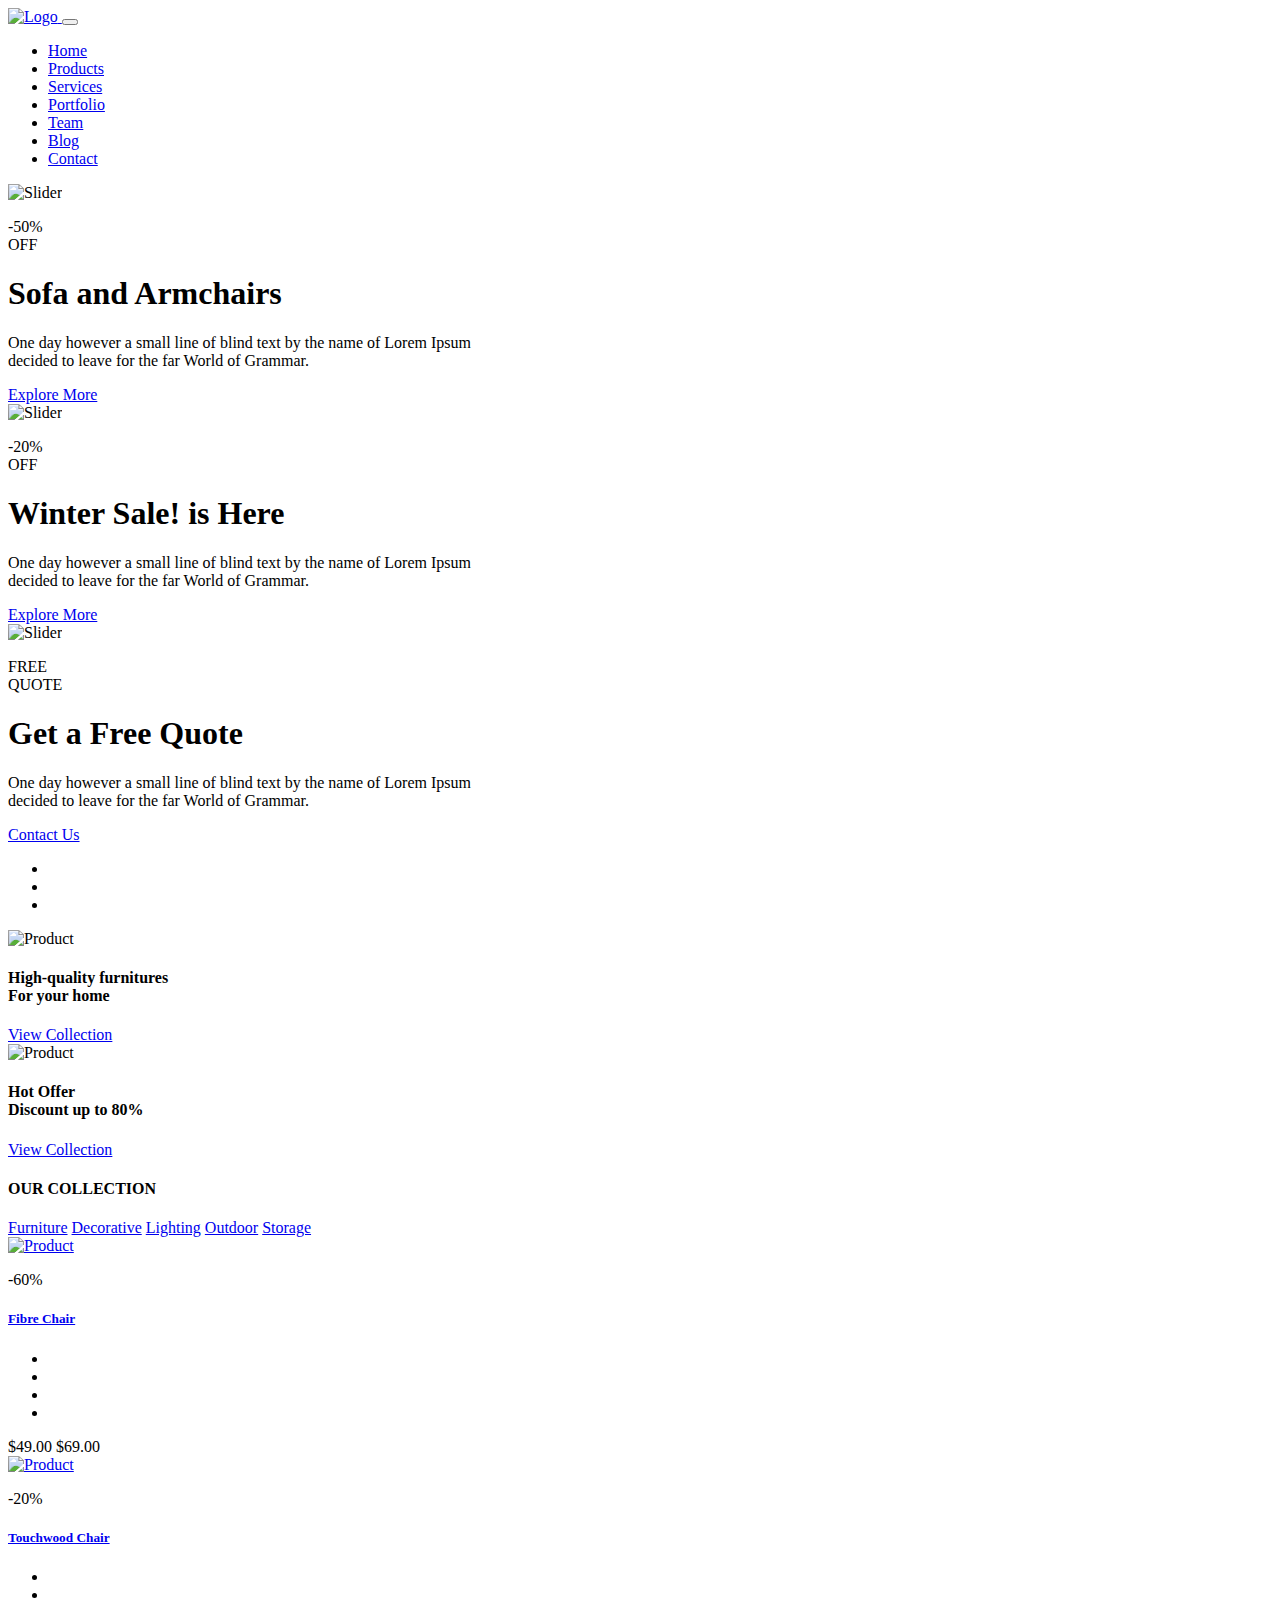
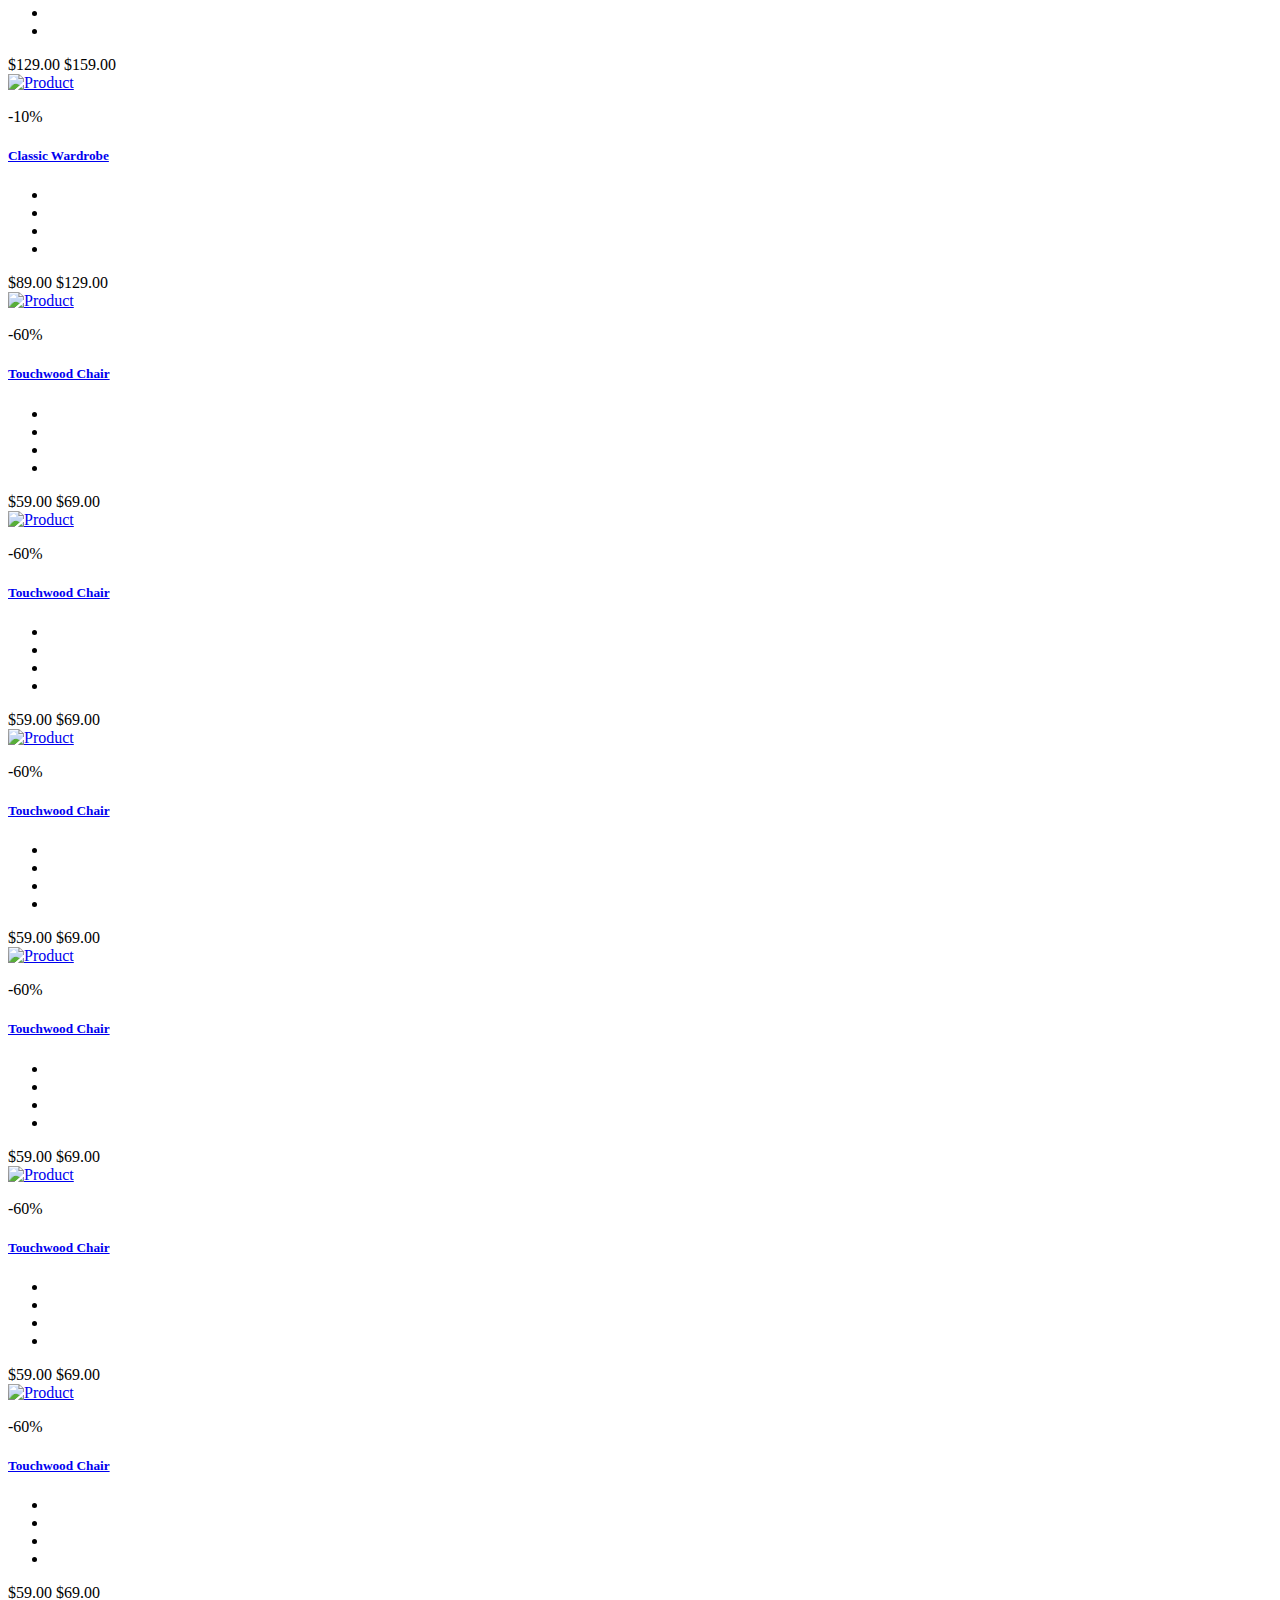
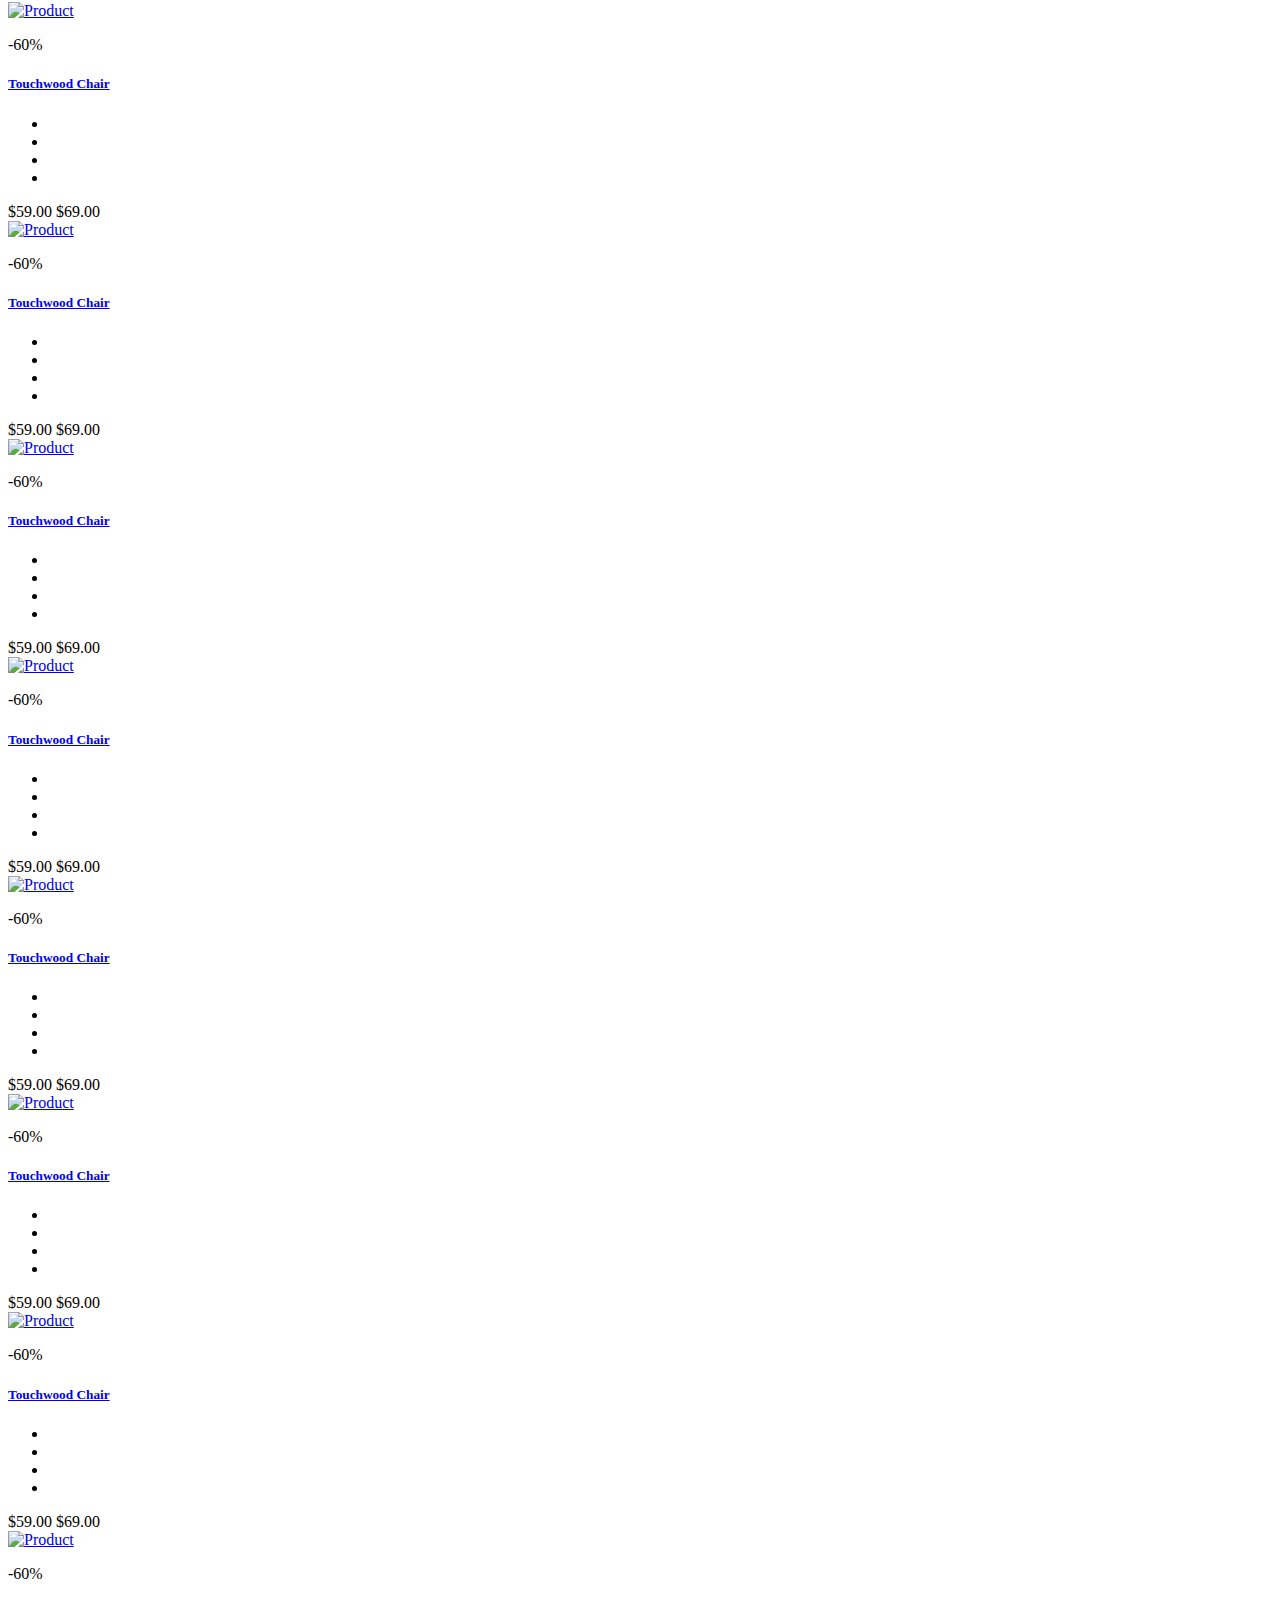
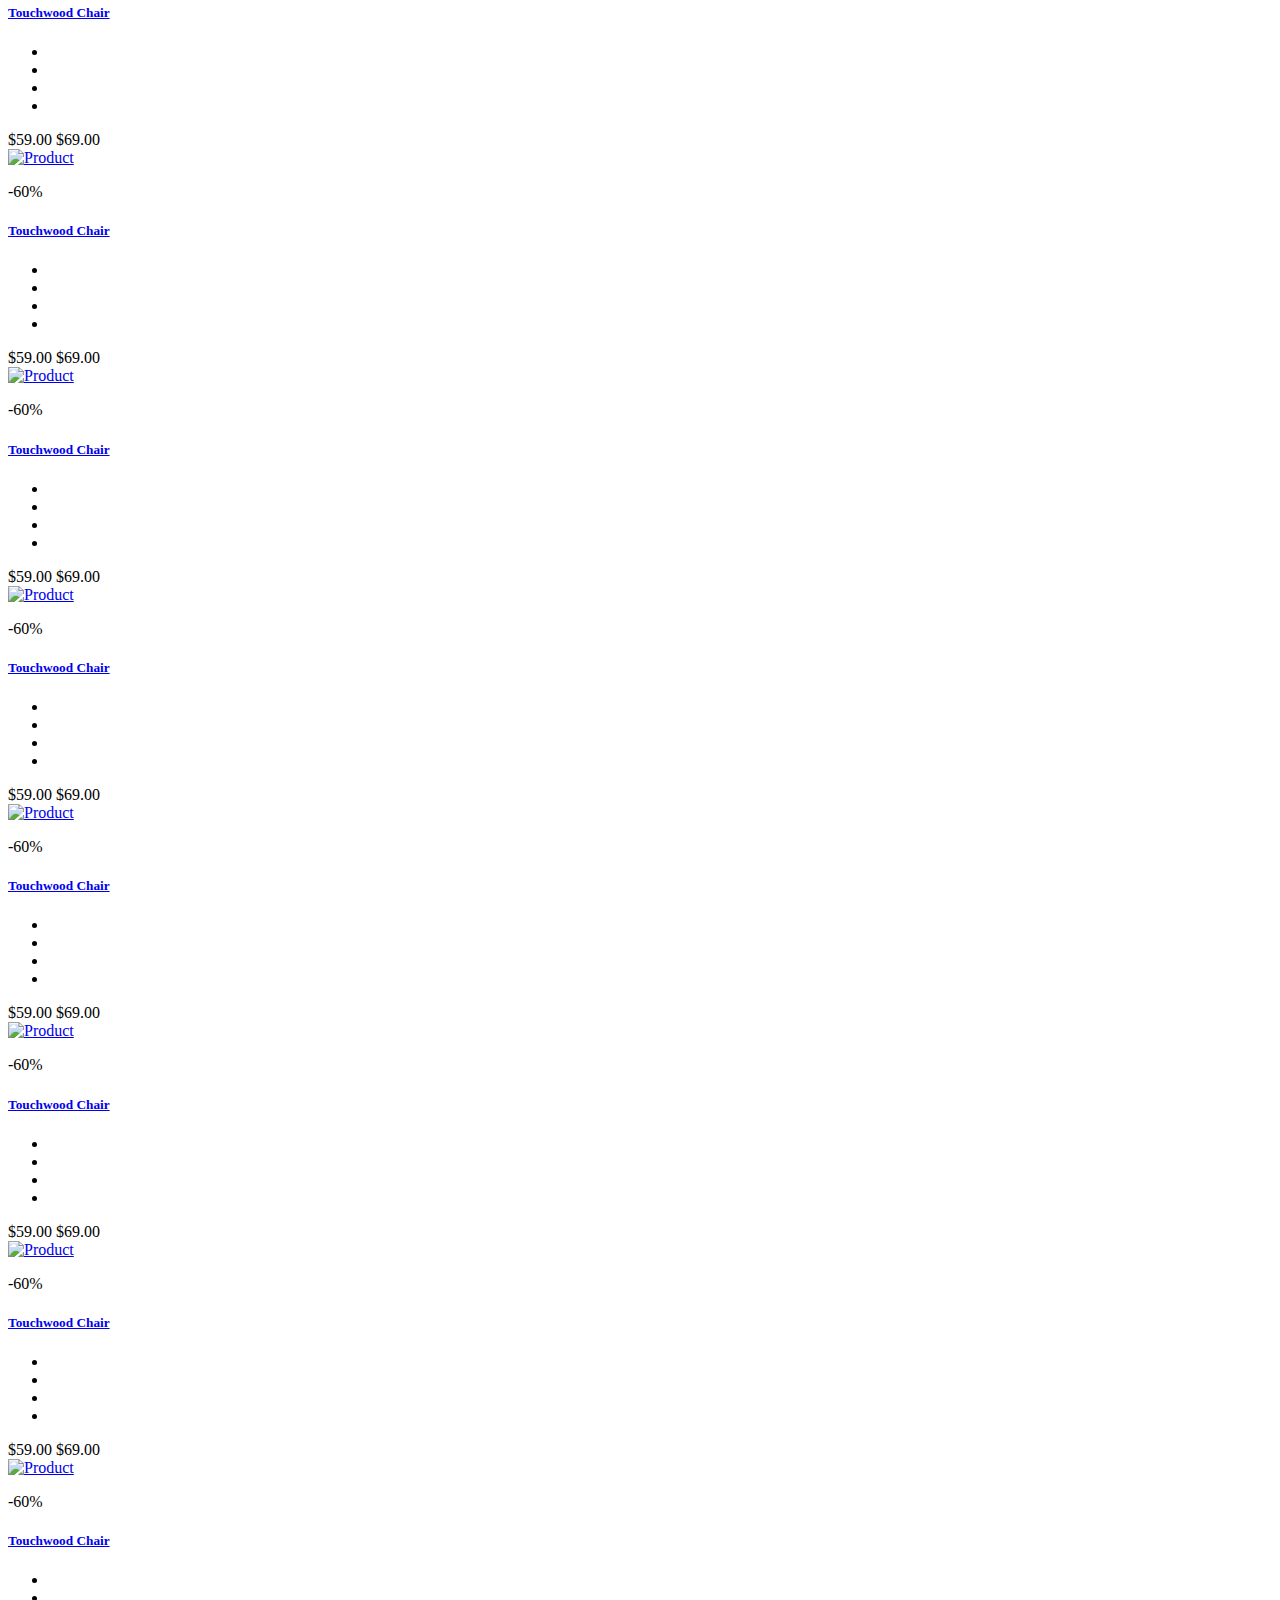
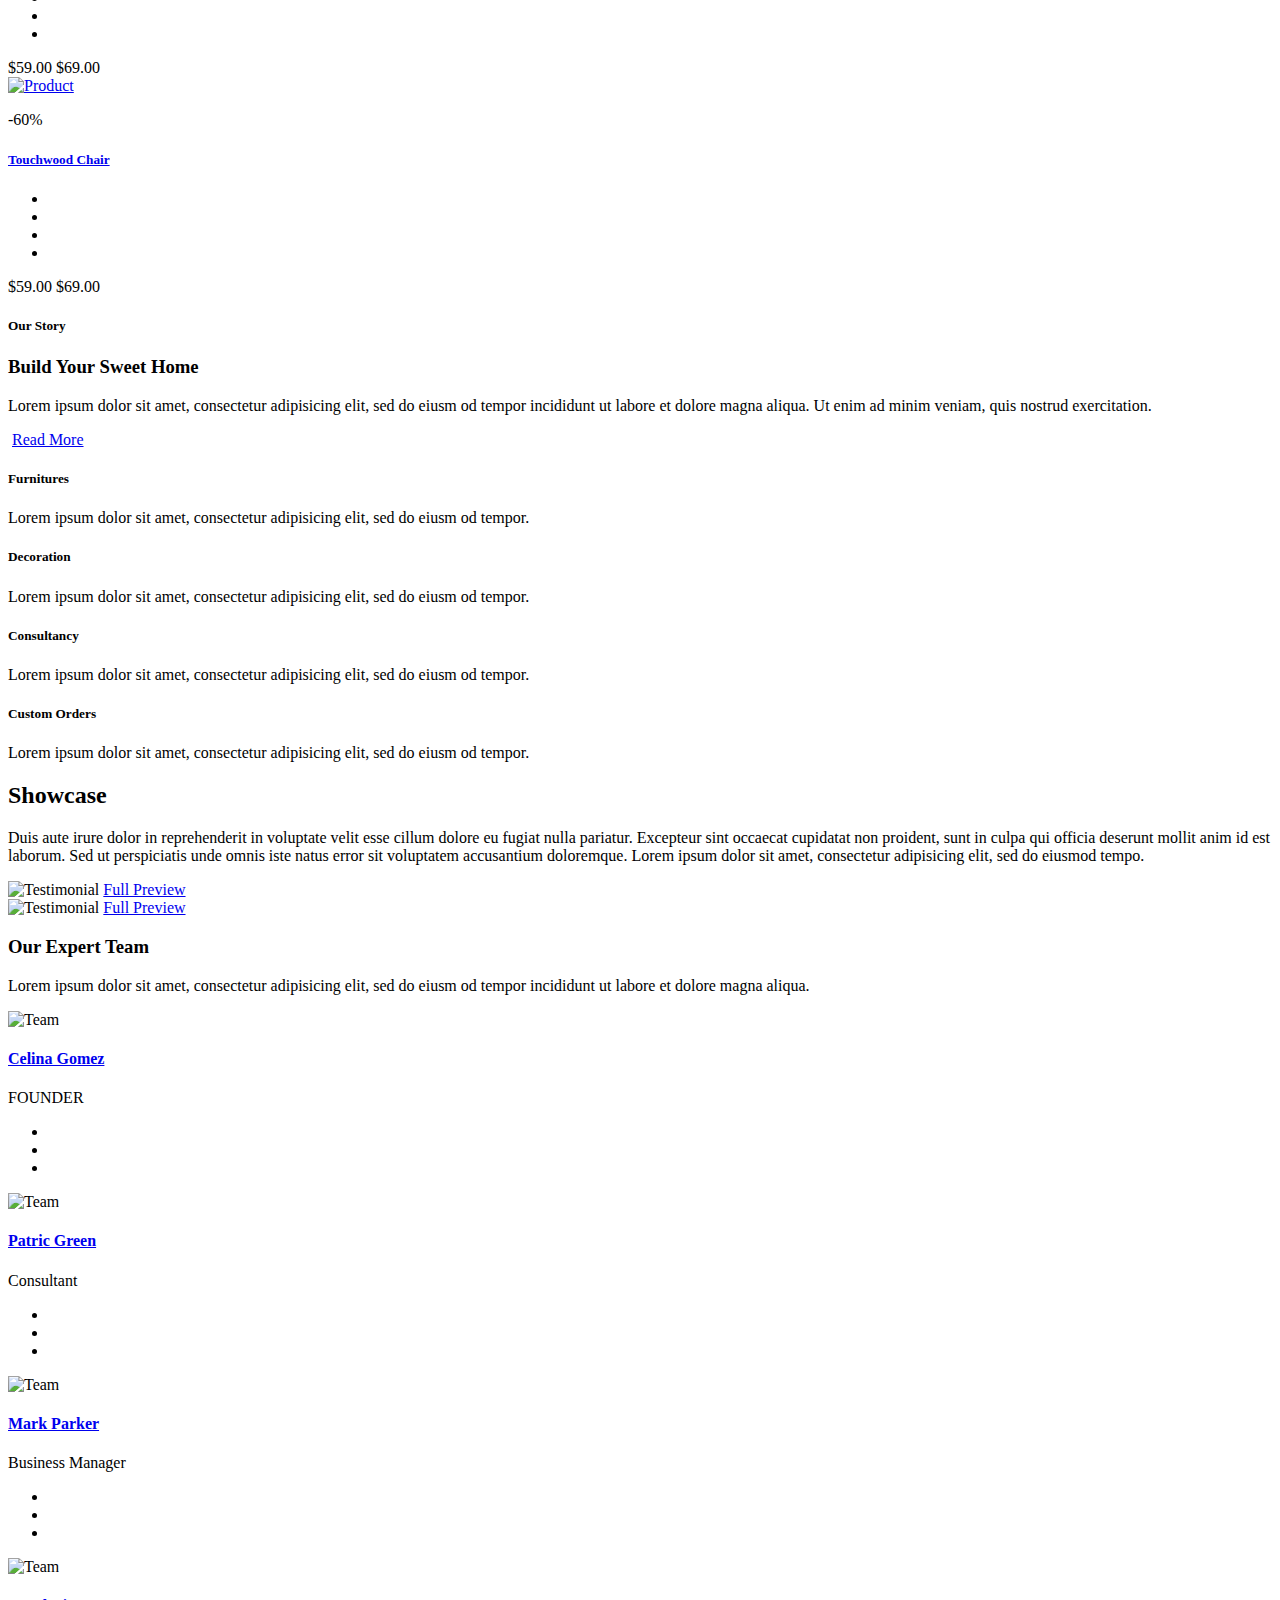
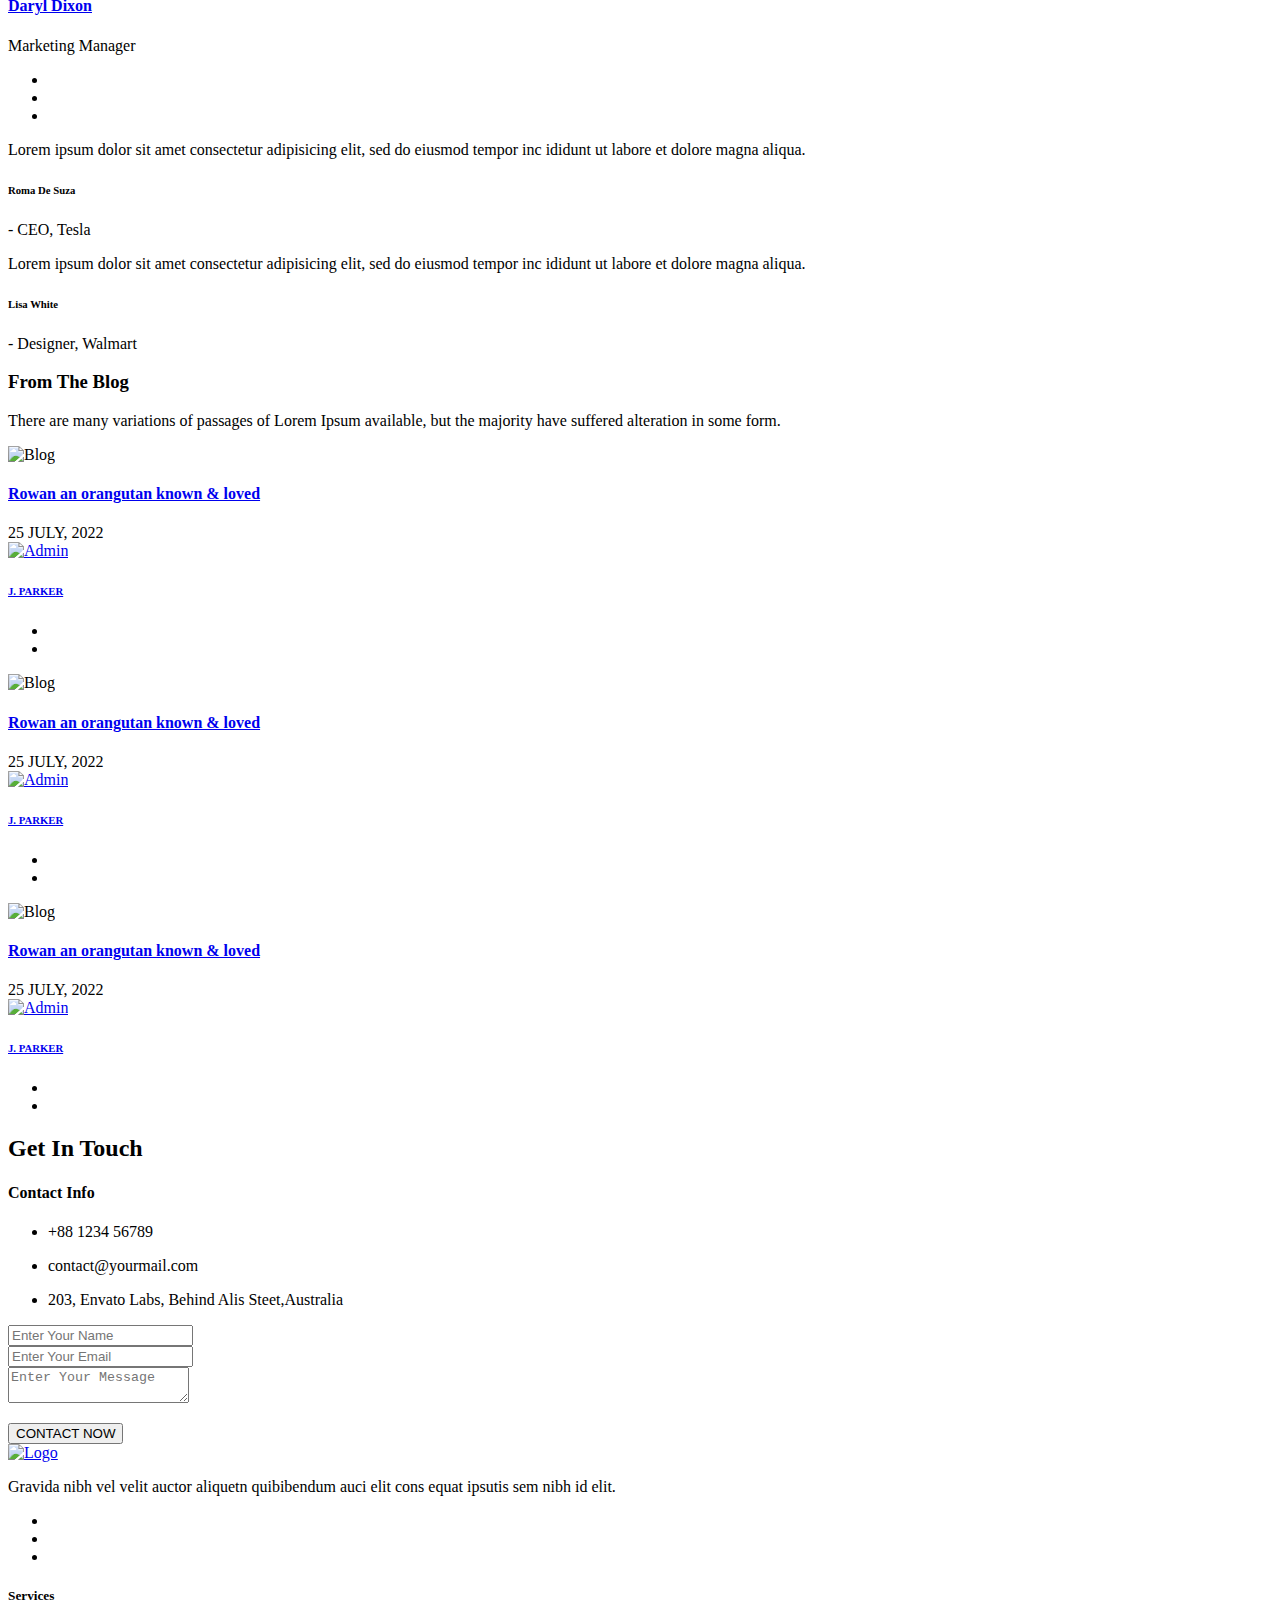
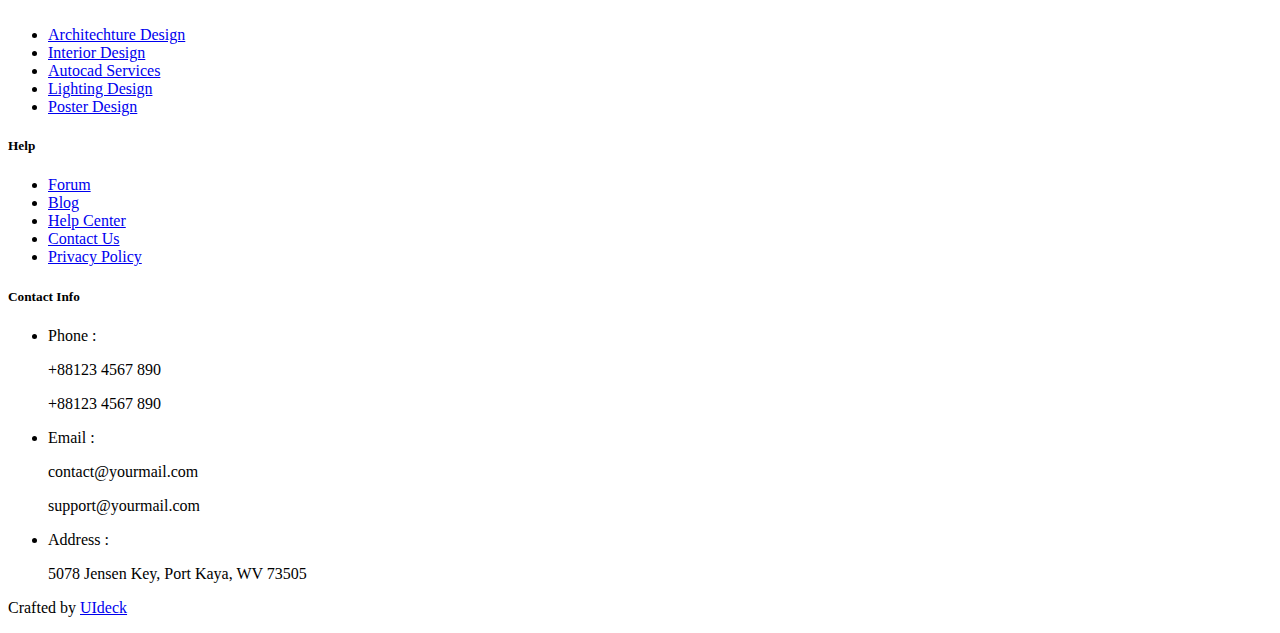
==== index.html @ 01732702 "Home page" ====
<!doctype html>
<html lang="en">

<head>
   
    <!--====== Required meta tags ======-->
    <meta charset="utf-8">
    <meta http-equiv="x-ua-compatible" content="ie=edge">
    <meta name="description" content="">
    <meta name="viewport" content="width=device-width, initial-scale=1, shrink-to-fit=no">
    
    <!--====== Title ======-->
    <title>Furnish - Furniture and Decor Website Template</title>
    
    <!--====== Favicon Icon ======-->
    <link rel="shortcut icon" href="assets/images/favicon.png" type="image/png">

    <!--====== Bootstrap css ======-->
    <link rel="stylesheet" href="assets/css/bootstrap.min.css">
    
    <!--====== Animate css ======-->
    <link rel="stylesheet" href="assets/css/animate.css">
    
    <!--====== Magnific Popup css ======-->
    <link rel="stylesheet" href="assets/css/magnific-popup.css">
    
    <!--====== Slick css ======-->
    <link rel="stylesheet" href="assets/css/slick.css">
    
    <!--====== Line Icons css ======-->
    <link rel="stylesheet" href="assets/css/LineIcons.css">
    
    <!--====== Default css ======-->
    <link rel="stylesheet" href="assets/css/default.css">
    
    <!--====== Style css ======-->
    <link rel="stylesheet" href="assets/css/style.css">
    
    <!--====== Responsive css ======-->
    <link rel="stylesheet" href="assets/css/responsive.css">
  
  
</head>

<body>
   
    <!--====== PRELOADER PART START ======-->
    
    <div class="preloader">
        <div class="spin">
            <div class="cube1"></div>
            <div class="cube2"></div>
        </div>
    </div>
    
    <!--====== PRELOADER PART START ======-->
    
    <!--====== HEADER PART START ======-->
    
    <header class="header-area">
        <div class="container">
            <div class="row">
                <div class="col-lg-12">
                    <nav class="navbar navbar-expand-lg">
                        <a class="navbar-brand" href="index.html">
                            <img src="assets/images/logo.png" alt="Logo">
                        </a> <!-- Logo -->
                        <button class="navbar-toggler" type="button" data-toggle="collapse" data-target="#navbarSupportedContent" aria-controls="navbarSupportedContent" aria-expanded="false" aria-label="Toggle navigation">
                            <span class="bar-icon"></span>
                            <span class="bar-icon"></span>
                            <span class="bar-icon"></span>
                        </button>

                        <div class="collapse navbar-collapse" id="navbarSupportedContent">
                            <ul id="nav" class="navbar-nav ml-auto">
                                <li class="nav-item active">
                                    <a data-scroll-nav="0" href="#home">Home</a>
                                </li>
                                <li class="nav-item">
                                    <a data-scroll-nav="0" href="#product">Products</a>
                                </li>
                                <li class="nav-item">
                                    <a data-scroll-nav="0" href="#service">Services</a>
                                </li>
                                <li class="nav-item">
                                    <a data-scroll-nav="0" href="#showcase">Portfolio</a>
                                </li>
                                <li class="nav-item">
                                    <a data-scroll-nav="0" href="#team">Team</a>
                                </li>
                                <li class="nav-item">
                                    <a data-scroll-nav="0" href="#blog">Blog</a>
                                </li>
                                <li class="nav-item">
                                    <a data-scroll-nav="0" href="#contact">Contact</a>
                                </li>
                            </ul> <!-- navbar nav -->
                        </div>
                    </nav> <!-- navbar -->
                </div>
            </div> <!-- row -->
        </div> <!-- container -->
    </header>
    
    <!--====== HEADER PART ENDS ======-->
   
    <!--====== SLIDER PART START ======-->
    
    <section id="home" class="slider-area pt-100">
        <div class="container-fluid position-relative">
            <div class="slider-active">
                <div class="single-slider">
                    <div class="slider-bg">
                        <div class="row no-gutters align-items-center ">
                            <div class="col-lg-4 col-md-5">
                                <div class="slider-product-image d-none d-md-block">
                                    <img src="assets/images/slider/1.jpg" alt="Slider">
                                    <div class="slider-discount-tag">
                                        <p>-50% <br> OFF</p>
                                    </div>
                                </div> <!-- slider product image -->
                            </div>
                            <div class="col-lg-8 col-md-7">
                                <div class="slider-product-content">
                                    <h1 class="slider-title mb-10" data-animation="fadeInUp" data-delay="0.3s"><span>Sofa</span> and <span>Armchairs</span></h1>
                                    <p class="mb-25" data-animation="fadeInUp" data-delay="0.9s">One day however a small line of blind text by the name of Lorem Ipsum <br> decided to leave for the far World of Grammar.</p>
                                    <a class="main-btn" href="#" data-animation="fadeInUp" data-delay="1.5s">Explore More <i class="lni-chevron-right"></i></a>
                                </div> <!-- slider product content -->
                            </div>
                        </div> <!-- row -->
                    </div> <!-- container -->
                </div> <!-- single slider -->

                <div class="single-slider">
                        <div class="slider-bg">
                            <div class="row no-gutters align-items-center">
                                <div class="col-lg-4 col-md-5">
                                    <div class="slider-product-image d-none d-md-block">
                                        <img src="assets/images/slider/3.jpg" alt="Slider">
                                        <div class="slider-discount-tag">
                                            <p>-20% <br> OFF</p>
                                        </div>
                                    </div> <!-- slider product image -->
                                </div>
                                <div class="col-lg-8 col-md-7">
                                    <div class="slider-product-content">
                                        <h1 class="slider-title mb-10" data-animation="fadeInUp" data-delay="0.3s"><span>Winter</span> Sale! is <span>Here</span></h1>
                                        <p class="mb-25" data-animation="fadeInUp" data-delay="0.9s">One day however a small line of blind text by the name of Lorem Ipsum <br> decided to leave for the far World of Grammar.</p>
                                        <a class="main-btn" href="#" data-animation="fadeInUp" data-delay="1.5s">Explore More <i class="lni-chevron-right"></i></a>
                                    </div> <!-- slider product content -->
                                </div>
                            </div> <!-- row -->
                        </div> <!-- container -->
                </div> <!-- single slider -->

                <div class="single-slider">
                        <div class="slider-bg">
                            <div class="row no-gutters align-items-center">
                                <div class="col-lg-4 col-md-5">
                                    <div class="slider-product-image d-none d-md-block">
                                        <img src="assets/images/slider/2.jpg" alt="Slider">
                                        <div class="slider-discount-tag">
                                            <p>FREE<br> QUOTE</p>
                                        </div>
                                    </div> <!-- slider product image -->
                                </div>
                                <div class="col-lg-8 col-md-7">
                                    <div class="slider-product-content">
                                        <h1 class="slider-title mb-10" data-animation="fadeInUp" data-delay="0.3s"><span>Get</span> a Free <span>Quote</span></h1>
                                        <p class="mb-25" data-animation="fadeInUp" data-delay="0.9s">One day however a small line of blind text by the name of Lorem Ipsum <br> decided to leave for the far World of Grammar.</p>
                                        <a class="main-btn" href="#contact" data-animation="fadeInUp" data-delay="1.5s">Contact Us <i class="lni-chevron-right"></i></a>
                                    </div> <!-- slider product content -->
                                </div>
                            </div> <!-- row -->
                        </div> <!-- container -->
                </div> <!-- single slider -->
            </div> <!-- slider active -->
            <div class="slider-social">
                <div class="row justify-content-end">
                    <div class="col-lg-7 col-md-6">
                        <ul class="social text-right">
                            <li><a href="#"><i class="lni-facebook-filled"></i></a></li>
                            <li><a href="#"><i class="lni-twitter-original"></i></a></li>
                            <li><a href="#"><i class="lni-instagram"></i></a></li>
                        </ul>
                    </div>
                </div>
            </div>
        </div> <!-- container fluid -->
    </section>
    
    <!--====== SLIDER PART ENDS ======-->
   
    <!--====== DISCOUNT PRODUCT PART START ======-->
    
    <section id="discount-product" class="discount-product pt-100">
        <div class="container">
            <div class="row">
                <div class="col-lg-6">
                    <div class="single-discount-product mt-30">
                        <div class="product-image">
                            <img src="assets/images/discount-product/product-1.jpg" alt="Product">
                        </div> <!-- product image -->
                        <div class="product-content">
                            <h4 class="content-title mb-15">High-quality furnitures <br> For your home</h4>
                            <a href="#">View Collection <i class="lni-chevron-right"></i></a>
                        </div> <!-- product content -->
                    </div> <!-- single discount product -->
                </div>
                <div class="col-lg-6">
                    <div class="single-discount-product mt-30">
                        <div class="product-image">
                            <img src="assets/images/discount-product/product-2.jpg" alt="Product">
                        </div> <!-- product image -->
                        <div class="product-content">
                            <h4 class="content-title mb-15">Hot Offer <br> Discount up to 80%</h4>
                            <a href="#">View Collection <i class="lni-chevron-right"></i></a>
                        </div> <!-- product content -->
                    </div> <!-- single discount product -->
                </div>
            </div> <!-- row -->
        </div> <!-- container -->
    </section>
    
    <!--====== DISCOUNT PRODUCT PART ENDS ======-->
   
    <!--====== PRODUCT PART START ======-->
    
    <section id="product" class="product-area pt-100 pb-130">
        <div class="container">
            <div class="row">
                <div class="col-lg-3 col-md-4">
                    <div class="collection-menu text-center mt-30">
                        <h4 class="collection-tilte">OUR COLLECTION</h4>
                        <div class="nav flex-column nav-pills" id="v-pills-tab" role="tablist" aria-orientation="vertical">
                            <a class="active" id="v-pills-furniture-tab" data-toggle="pill" href="#v-pills-furniture" role="tab" aria-controls="v-pills-furniture" aria-selected="true">Furniture</a>
                            
                            <a id="v-pills-decorative-tab" data-toggle="pill" href="#v-pills-decorative" role="tab" aria-controls="v-pills-decorative" aria-selected="false">Decorative</a>
                            
                            <a id="v-pills-lighting-tab" data-toggle="pill" href="#v-pills-lighting" role="tab" aria-controls="v-pills-lighting" aria-selected="false">Lighting</a>
                            
                            <a id="v-pills-outdoor-tab" data-toggle="pill" href="#v-pills-outdoor" role="tab" aria-controls="v-pills-outdoor" aria-selected="false">Outdoor</a>
                            
                            <a id="v-pills-storage-tab" data-toggle="pill" href="#v-pills-storage" role="tab" aria-controls="v-pills-storage" aria-selected="false">Storage</a>
                        </div> <!-- nav -->
                    </div> <!-- collection menu -->
                </div>
                <div class="col-lg-9 col-md-8">
                    <div class="tab-content" id="v-pills-tabContent">
                        <div class="tab-pane fade show active" id="v-pills-furniture" role="tabpanel" aria-labelledby="v-pills-furniture-tab">
                            <div class="product-items mt-30">
                                <div class="row product-items-active">
                                    <div class="col-md-4">
                                        <div class="single-product-items">
                                            <div class="product-item-image">
                                                <a href="#"><img src="assets/images/product/p-1.jpg" alt="Product"></a>
                                                <div class="product-discount-tag">
                                                    <p>-60%</p>
                                                </div>
                                            </div>
                                            <div class="product-item-content text-center mt-30">
                                                <h5 class="product-title"><a href="#">Fibre Chair</a></h5>
                                                <ul class="rating">
                                                    <li><i class="lni-star-filled"></i></li>
                                                    <li><i class="lni-star-filled"></i></li>
                                                    <li><i class="lni-star-filled"></i></li>
                                                    <li><i class="lni-star-filled"></i></li>
                                                </ul>
                                                <span class="regular-price">$49.00</span>
                                                <span class="discount-price">$69.00</span>
                                            </div>
                                        </div> <!-- single product items -->
                                    </div>
                                    <div class="col-md-4">
                                        <div class="single-product-items">
                                            <div class="product-item-image">
                                                <a href="#"><img src="assets/images/product/p-2.jpg" alt="Product"></a>
                                                <div class="product-discount-tag">
                                                    <p>-20%</p>
                                                </div>
                                            </div>
                                            <div class="product-item-content text-center mt-30">
                                                <h5 class="product-title"><a href="#">Touchwood Chair</a></h5>
                                                <ul class="rating">
                                                    <li><i class="lni-star-filled"></i></li>
                                                    <li><i class="lni-star-filled"></i></li>
                                                    <li><i class="lni-star-filled"></i></li>
                                                    <li><i class="lni-star-filled"></i></li>
                                                </ul>
                                                <span class="regular-price">$129.00</span>
                                                <span class="discount-price">$159.00</span>
                                            </div>
                                        </div> <!-- single product items -->
                                    </div>
                                    <div class="col-md-4">
                                        <div class="single-product-items">
                                            <div class="product-item-image">
                                                <a href="#"><img src="assets/images/product/p-3.jpg" alt="Product"></a>
                                                <div class="product-discount-tag">
                                                    <p>-10%</p>
                                                </div>
                                            </div>
                                            <div class="product-item-content text-center mt-30">
                                                <h5 class="product-title"><a href="#">Classic Wardrobe</a></h5>
                                                <ul class="rating">
                                                    <li><i class="lni-star-filled"></i></li>
                                                    <li><i class="lni-star-filled"></i></li>
                                                    <li><i class="lni-star-filled"></i></li>
                                                    <li><i class="lni-star"></i></li>
                                                </ul>
                                                <span class="regular-price">$89.00</span>
                                                <span class="discount-price">$129.00</span>
                                            </div>
                                        </div> <!-- single product items -->
                                    </div>
                                    <div class="col-md-4">
                                        <div class="single-product-items">
                                            <div class="product-item-image">
                                                <a href="#"><img src="assets/images/product/p-1.jpg" alt="Product"></a>
                                                <div class="product-discount-tag">
                                                    <p>-60%</p>
                                                </div>
                                            </div>
                                            <div class="product-item-content text-center mt-30">
                                                <h5 class="product-title"><a href="#">Touchwood Chair</a></h5>
                                                <ul class="rating">
                                                    <li><i class="lni-star-filled"></i></li>
                                                    <li><i class="lni-star-filled"></i></li>
                                                    <li><i class="lni-star-filled"></i></li>
                                                    <li><i class="lni-star-filled"></i></li>
                                                </ul>
                                                <span class="regular-price">$59.00</span>
                                                <span class="discount-price">$69.00</span>
                                            </div>
                                        </div> <!-- single product items -->
                                    </div>
                                    <div class="col-md-4">
                                        <div class="single-product-items">
                                            <div class="product-item-image">
                                                <a href="#"><img src="assets/images/product/p-2.jpg" alt="Product"></a>
                                                <div class="product-discount-tag">
                                                    <p>-60%</p>
                                                </div>
                                            </div>
                                            <div class="product-item-content text-center mt-30">
                                                <h5 class="product-title"><a href="#">Touchwood Chair</a></h5>
                                                <ul class="rating">
                                                    <li><i class="lni-star-filled"></i></li>
                                                    <li><i class="lni-star-filled"></i></li>
                                                    <li><i class="lni-star-filled"></i></li>
                                                    <li><i class="lni-star-filled"></i></li>
                                                </ul>
                                                <span class="regular-price">$59.00</span>
                                                <span class="discount-price">$69.00</span>
                                            </div>
                                        </div> <!-- single product items -->
                                    </div>
                                </div> <!-- row -->
                            </div> <!-- product items -->
                        </div> <!-- tab pane -->

                        <div class="tab-pane fade" id="v-pills-decorative" role="tabpanel" aria-labelledby="v-pills-decorative-tab">
                            <div class="product-items mt-30">
                                <div class="row product-items-active">
                                    <div class="col-md-4">
                                        <div class="single-product-items">
                                            <div class="product-item-image">
                                                <a href="#"><img src="assets/images/product/p-1.jpg" alt="Product"></a>
                                                <div class="product-discount-tag">
                                                    <p>-60%</p>
                                                </div>
                                            </div>
                                            <div class="product-item-content text-center mt-30">
                                                <h5 class="product-title"><a href="#">Touchwood Chair</a></h5>
                                                <ul class="rating">
                                                    <li><i class="lni-star-filled"></i></li>
                                                    <li><i class="lni-star-filled"></i></li>
                                                    <li><i class="lni-star-filled"></i></li>
                                                    <li><i class="lni-star-filled"></i></li>
                                                </ul>
                                                <span class="regular-price">$59.00</span>
                                                <span class="discount-price">$69.00</span>
                                            </div>
                                        </div> <!-- single product items -->
                                    </div>
                                    <div class="col-md-4">
                                        <div class="single-product-items">
                                            <div class="product-item-image">
                                                <a href="#"><img src="assets/images/product/p-2.jpg" alt="Product"></a>
                                                <div class="product-discount-tag">
                                                    <p>-60%</p>
                                                </div>
                                            </div>
                                            <div class="product-item-content text-center mt-30">
                                                <h5 class="product-title"><a href="#">Touchwood Chair</a></h5>
                                                <ul class="rating">
                                                    <li><i class="lni-star-filled"></i></li>
                                                    <li><i class="lni-star-filled"></i></li>
                                                    <li><i class="lni-star-filled"></i></li>
                                                    <li><i class="lni-star-filled"></i></li>
                                                </ul>
                                                <span class="regular-price">$59.00</span>
                                                <span class="discount-price">$69.00</span>
                                            </div>
                                        </div> <!-- single product items -->
                                    </div>
                                    <div class="col-md-4">
                                        <div class="single-product-items">
                                            <div class="product-item-image">
                                                <a href="#"><img src="assets/images/product/p-3.jpg" alt="Product"></a>
                                                <div class="product-discount-tag">
                                                    <p>-60%</p>
                                                </div>
                                            </div>
                                            <div class="product-item-content text-center mt-30">
                                                <h5 class="product-title"><a href="#">Touchwood Chair</a></h5>
                                                <ul class="rating">
                                                    <li><i class="lni-star-filled"></i></li>
                                                    <li><i class="lni-star-filled"></i></li>
                                                    <li><i class="lni-star-filled"></i></li>
                                                    <li><i class="lni-star-filled"></i></li>
                                                </ul>
                                                <span class="regular-price">$59.00</span>
                                                <span class="discount-price">$69.00</span>
                                            </div>
                                        </div> <!-- single product items -->
                                    </div>
                                    <div class="col-md-4">
                                        <div class="single-product-items">
                                            <div class="product-item-image">
                                                <a href="#"><img src="assets/images/product/p-1.jpg" alt="Product"></a>
                                                <div class="product-discount-tag">
                                                    <p>-60%</p>
                                                </div>
                                            </div>
                                            <div class="product-item-content text-center mt-30">
                                                <h5 class="product-title"><a href="#">Touchwood Chair</a></h5>
                                                <ul class="rating">
                                                    <li><i class="lni-star-filled"></i></li>
                                                    <li><i class="lni-star-filled"></i></li>
                                                    <li><i class="lni-star-filled"></i></li>
                                                    <li><i class="lni-star-filled"></i></li>
                                                </ul>
                                                <span class="regular-price">$59.00</span>
                                                <span class="discount-price">$69.00</span>
                                            </div>
                                        </div> <!-- single product items -->
                                    </div>
                                    <div class="col-md-4">
                                        <div class="single-product-items">
                                            <div class="product-item-image">
                                                <a href="#"><img src="assets/images/product/p-2.jpg" alt="Product"></a>
                                                <div class="product-discount-tag">
                                                    <p>-60%</p>
                                                </div>
                                            </div>
                                            <div class="product-item-content text-center mt-30">
                                                <h5 class="product-title"><a href="#">Touchwood Chair</a></h5>
                                                <ul class="rating">
                                                    <li><i class="lni-star-filled"></i></li>
                                                    <li><i class="lni-star-filled"></i></li>
                                                    <li><i class="lni-star-filled"></i></li>
                                                    <li><i class="lni-star-filled"></i></li>
                                                </ul>
                                                <span class="regular-price">$59.00</span>
                                                <span class="discount-price">$69.00</span>
                                            </div>
                                        </div> <!-- single product items -->
                                    </div>
                                </div> <!-- row -->
                            </div> <!-- product items -->
                        </div> <!-- tab pane -->

                        <div class="tab-pane fade" id="v-pills-lighting" role="tabpanel" aria-labelledby="v-pills-lighting-tab">
                            <div class="product-items mt-30">
                                <div class="row product-items-active">
                                    <div class="col-md-4">
                                        <div class="single-product-items">
                                            <div class="product-item-image">
                                                <a href="#"><img src="assets/images/product/p-1.jpg" alt="Product"></a>
                                                <div class="product-discount-tag">
                                                    <p>-60%</p>
                                                </div>
                                            </div>
                                            <div class="product-item-content text-center mt-30">
                                                <h5 class="product-title"><a href="#">Touchwood Chair</a></h5>
                                                <ul class="rating">
                                                    <li><i class="lni-star-filled"></i></li>
                                                    <li><i class="lni-star-filled"></i></li>
                                                    <li><i class="lni-star-filled"></i></li>
                                                    <li><i class="lni-star-filled"></i></li>
                                                </ul>
                                                <span class="regular-price">$59.00</span>
                                                <span class="discount-price">$69.00</span>
                                            </div>
                                        </div> <!-- single product items -->
                                    </div>
                                    <div class="col-md-4">
                                        <div class="single-product-items">
                                            <div class="product-item-image">
                                                <a href="#"><img src="assets/images/product/p-2.jpg" alt="Product"></a>
                                                <div class="product-discount-tag">
                                                    <p>-60%</p>
                                                </div>
                                            </div>
                                            <div class="product-item-content text-center mt-30">
                                                <h5 class="product-title"><a href="#">Touchwood Chair</a></h5>
                                                <ul class="rating">
                                                    <li><i class="lni-star-filled"></i></li>
                                                    <li><i class="lni-star-filled"></i></li>
                                                    <li><i class="lni-star-filled"></i></li>
                                                    <li><i class="lni-star-filled"></i></li>
                                                </ul>
                                                <span class="regular-price">$59.00</span>
                                                <span class="discount-price">$69.00</span>
                                            </div>
                                        </div> <!-- single product items -->
                                    </div>
                                    <div class="col-md-4">
                                        <div class="single-product-items">
                                            <div class="product-item-image">
                                                <a href="#"><img src="assets/images/product/p-3.jpg" alt="Product"></a>
                                                <div class="product-discount-tag">
                                                    <p>-60%</p>
                                                </div>
                                            </div>
                                            <div class="product-item-content text-center mt-30">
                                                <h5 class="product-title"><a href="#">Touchwood Chair</a></h5>
                                                <ul class="rating">
                                                    <li><i class="lni-star-filled"></i></li>
                                                    <li><i class="lni-star-filled"></i></li>
                                                    <li><i class="lni-star-filled"></i></li>
                                                    <li><i class="lni-star-filled"></i></li>
                                                </ul>
                                                <span class="regular-price">$59.00</span>
                                                <span class="discount-price">$69.00</span>
                                            </div>
                                        </div> <!-- single product items -->
                                    </div>
                                    <div class="col-md-4">
                                        <div class="single-product-items">
                                            <div class="product-item-image">
                                                <a href="#"><img src="assets/images/product/p-1.jpg" alt="Product"></a>
                                                <div class="product-discount-tag">
                                                    <p>-60%</p>
                                                </div>
                                            </div>
                                            <div class="product-item-content text-center mt-30">
                                                <h5 class="product-title"><a href="#">Touchwood Chair</a></h5>
                                                <ul class="rating">
                                                    <li><i class="lni-star-filled"></i></li>
                                                    <li><i class="lni-star-filled"></i></li>
                                                    <li><i class="lni-star-filled"></i></li>
                                                    <li><i class="lni-star-filled"></i></li>
                                                </ul>
                                                <span class="regular-price">$59.00</span>
                                                <span class="discount-price">$69.00</span>
                                            </div>
                                        </div> <!-- single product items -->
                                    </div>
                                    <div class="col-md-4">
                                        <div class="single-product-items">
                                            <div class="product-item-image">
                                                <a href="#"><img src="assets/images/product/p-2.jpg" alt="Product"></a>
                                                <div class="product-discount-tag">
                                                    <p>-60%</p>
                                                </div>
                                            </div>
                                            <div class="product-item-content text-center mt-30">
                                                <h5 class="product-title"><a href="#">Touchwood Chair</a></h5>
                                                <ul class="rating">
                                                    <li><i class="lni-star-filled"></i></li>
                                                    <li><i class="lni-star-filled"></i></li>
                                                    <li><i class="lni-star-filled"></i></li>
                                                    <li><i class="lni-star-filled"></i></li>
                                                </ul>
                                                <span class="regular-price">$59.00</span>
                                                <span class="discount-price">$69.00</span>
                                            </div>
                                        </div> <!-- single product items -->
                                    </div>
                                </div> <!-- row -->
                            </div> <!-- product items -->
                        </div> <!-- tab pane -->

                        <div class="tab-pane fade" id="v-pills-outdoor" role="tabpanel" aria-labelledby="v-pills-outdoor-tab">
                            <div class="product-items mt-30">
                                <div class="row product-items-active">
                                    <div class="col-md-4">
                                        <div class="single-product-items">
                                            <div class="product-item-image">
                                                <a href="#"><img src="assets/images/product/p-1.jpg" alt="Product"></a>
                                                <div class="product-discount-tag">
                                                    <p>-60%</p>
                                                </div>
                                            </div>
                                            <div class="product-item-content text-center mt-30">
                                                <h5 class="product-title"><a href="#">Touchwood Chair</a></h5>
                                                <ul class="rating">
                                                    <li><i class="lni-star-filled"></i></li>
                                                    <li><i class="lni-star-filled"></i></li>
                                                    <li><i class="lni-star-filled"></i></li>
                                                    <li><i class="lni-star-filled"></i></li>
                                                </ul>
                                                <span class="regular-price">$59.00</span>
                                                <span class="discount-price">$69.00</span>
                                            </div>
                                        </div> <!-- single product items -->
                                    </div>
                                    <div class="col-md-4">
                                        <div class="single-product-items">
                                            <div class="product-item-image">
                                                <a href="#"><img src="assets/images/product/p-2.jpg" alt="Product"></a>
                                                <div class="product-discount-tag">
                                                    <p>-60%</p>
                                                </div>
                                            </div>
                                            <div class="product-item-content text-center mt-30">
                                                <h5 class="product-title"><a href="#">Touchwood Chair</a></h5>
                                                <ul class="rating">
                                                    <li><i class="lni-star-filled"></i></li>
                                                    <li><i class="lni-star-filled"></i></li>
                                                    <li><i class="lni-star-filled"></i></li>
                                                    <li><i class="lni-star-filled"></i></li>
                                                </ul>
                                                <span class="regular-price">$59.00</span>
                                                <span class="discount-price">$69.00</span>
                                            </div>
                                        </div> <!-- single product items -->
                                    </div>
                                    <div class="col-md-4">
                                        <div class="single-product-items">
                                            <div class="product-item-image">
                                                <a href="#"><img src="assets/images/product/p-3.jpg" alt="Product"></a>
                                                <div class="product-discount-tag">
                                                    <p>-60%</p>
                                                </div>
                                            </div>
                                            <div class="product-item-content text-center mt-30">
                                                <h5 class="product-title"><a href="#">Touchwood Chair</a></h5>
                                                <ul class="rating">
                                                    <li><i class="lni-star-filled"></i></li>
                                                    <li><i class="lni-star-filled"></i></li>
                                                    <li><i class="lni-star-filled"></i></li>
                                                    <li><i class="lni-star-filled"></i></li>
                                                </ul>
                                                <span class="regular-price">$59.00</span>
                                                <span class="discount-price">$69.00</span>
                                            </div>
                                        </div> <!-- single product items -->
                                    </div>
                                    <div class="col-md-4">
                                        <div class="single-product-items">
                                            <div class="product-item-image">
                                                <a href="#"><img src="assets/images/product/p-1.jpg" alt="Product"></a>
                                                <div class="product-discount-tag">
                                                    <p>-60%</p>
                                                </div>
                                            </div>
                                            <div class="product-item-content text-center mt-30">
                                                <h5 class="product-title"><a href="#">Touchwood Chair</a></h5>
                                                <ul class="rating">
                                                    <li><i class="lni-star-filled"></i></li>
                                                    <li><i class="lni-star-filled"></i></li>
                                                    <li><i class="lni-star-filled"></i></li>
                                                    <li><i class="lni-star-filled"></i></li>
                                                </ul>
                                                <span class="regular-price">$59.00</span>
                                                <span class="discount-price">$69.00</span>
                                            </div>
                                        </div> <!-- single product items -->
                                    </div>
                                    <div class="col-md-4">
                                        <div class="single-product-items">
                                            <div class="product-item-image">
                                                <a href="#"><img src="assets/images/product/p-2.jpg" alt="Product"></a>
                                                <div class="product-discount-tag">
                                                    <p>-60%</p>
                                                </div>
                                            </div>
                                            <div class="product-item-content text-center mt-30">
                                                <h5 class="product-title"><a href="#">Touchwood Chair</a></h5>
                                                <ul class="rating">
                                                    <li><i class="lni-star-filled"></i></li>
                                                    <li><i class="lni-star-filled"></i></li>
                                                    <li><i class="lni-star-filled"></i></li>
                                                    <li><i class="lni-star-filled"></i></li>
                                                </ul>
                                                <span class="regular-price">$59.00</span>
                                                <span class="discount-price">$69.00</span>
                                            </div>
                                        </div> <!-- single product items -->
                                    </div>
                                </div> <!-- row -->
                            </div> <!-- product items -->
                        </div> <!-- tab pane -->

                        <div class="tab-pane fade" id="v-pills-storage" role="tabpanel" aria-labelledby="v-pills-storage-tab">
                            <div class="product-items mt-30">
                                <div class="row product-items-active">
                                    <div class="col-md-4">
                                        <div class="single-product-items">
                                            <div class="product-item-image">
                                                <a href="#"><img src="assets/images/product/p-1.jpg" alt="Product"></a>
                                                <div class="product-discount-tag">
                                                    <p>-60%</p>
                                                </div>
                                            </div>
                                            <div class="product-item-content text-center mt-30">
                                                <h5 class="product-title"><a href="#">Touchwood Chair</a></h5>
                                                <ul class="rating">
                                                    <li><i class="lni-star-filled"></i></li>
                                                    <li><i class="lni-star-filled"></i></li>
                                                    <li><i class="lni-star-filled"></i></li>
                                                    <li><i class="lni-star-filled"></i></li>
                                                </ul>
                                                <span class="regular-price">$59.00</span>
                                                <span class="discount-price">$69.00</span>
                                            </div>
                                        </div> <!-- single product items -->
                                    </div>
                                    <div class="col-md-4">
                                        <div class="single-product-items">
                                            <div class="product-item-image">
                                                <a href="#"><img src="assets/images/product/p-2.jpg" alt="Product"></a>
                                                <div class="product-discount-tag">
                                                    <p>-60%</p>
                                                </div>
                                            </div>
                                            <div class="product-item-content text-center mt-30">
                                                <h5 class="product-title"><a href="#">Touchwood Chair</a></h5>
                                                <ul class="rating">
                                                    <li><i class="lni-star-filled"></i></li>
                                                    <li><i class="lni-star-filled"></i></li>
                                                    <li><i class="lni-star-filled"></i></li>
                                                    <li><i class="lni-star-filled"></i></li>
                                                </ul>
                                                <span class="regular-price">$59.00</span>
                                                <span class="discount-price">$69.00</span>
                                            </div>
                                        </div> <!-- single product items -->
                                    </div>
                                    <div class="col-md-4">
                                        <div class="single-product-items">
                                            <div class="product-item-image">
                                                <a href="#"><img src="assets/images/product/p-3.jpg" alt="Product"></a>
                                                <div class="product-discount-tag">
                                                    <p>-60%</p>
                                                </div>
                                            </div>
                                            <div class="product-item-content text-center mt-30">
                                                <h5 class="product-title"><a href="#">Touchwood Chair</a></h5>
                                                <ul class="rating">
                                                    <li><i class="lni-star-filled"></i></li>
                                                    <li><i class="lni-star-filled"></i></li>
                                                    <li><i class="lni-star-filled"></i></li>
                                                    <li><i class="lni-star-filled"></i></li>
                                                </ul>
                                                <span class="regular-price">$59.00</span>
                                                <span class="discount-price">$69.00</span>
                                            </div>
                                        </div> <!-- single product items -->
                                    </div>
                                    <div class="col-md-4">
                                        <div class="single-product-items">
                                            <div class="product-item-image">
                                                <a href="#"><img src="assets/images/product/p-1.jpg" alt="Product"></a>
                                                <div class="product-discount-tag">
                                                    <p>-60%</p>
                                                </div>
                                            </div>
                                            <div class="product-item-content text-center mt-30">
                                                <h5 class="product-title"><a href="#">Touchwood Chair</a></h5>
                                                <ul class="rating">
                                                    <li><i class="lni-star-filled"></i></li>
                                                    <li><i class="lni-star-filled"></i></li>
                                                    <li><i class="lni-star-filled"></i></li>
                                                    <li><i class="lni-star-filled"></i></li>
                                                </ul>
                                                <span class="regular-price">$59.00</span>
                                                <span class="discount-price">$69.00</span>
                                            </div>
                                        </div> <!-- single product items -->
                                    </div>
                                    <div class="col-md-4">
                                        <div class="single-product-items">
                                            <div class="product-item-image">
                                                <a href="#"><img src="assets/images/product/p-2.jpg" alt="Product"></a>
                                                <div class="product-discount-tag">
                                                    <p>-60%</p>
                                                </div>
                                            </div>
                                            <div class="product-item-content text-center mt-30">
                                                <h5 class="product-title"><a href="#">Touchwood Chair</a></h5>
                                                <ul class="rating">
                                                    <li><i class="lni-star-filled"></i></li>
                                                    <li><i class="lni-star-filled"></i></li>
                                                    <li><i class="lni-star-filled"></i></li>
                                                    <li><i class="lni-star-filled"></i></li>
                                                </ul>
                                                <span class="regular-price">$59.00</span>
                                                <span class="discount-price">$69.00</span>
                                            </div>
                                        </div> <!-- single product items -->
                                    </div>
                                </div> <!-- row -->
                            </div> <!-- product items -->
                        </div> <!-- tab pane -->
                    </div> <!-- tab content --> 
                </div>
            </div> <!-- row -->
        </div> <!-- container -->
    </section>
    
    <!--====== PRODUCT PART ENDS ======-->

    <!--====== SERVICES PART START ======-->
    
    <section id="service" class="services-area pt-125 pb-130">
        <div class="container">
            <div class="row">
                <div class="col-lg-6">
                    <div class="section-title pb-30">
                        <h5 class="mb-15">Our Story</h5>
                        <h3 class="title mb-15">Build Your Sweet Home</h3>
                        <p>Lorem ipsum dolor sit amet, consectetur adipisicing elit, sed do eiusm od tempor incididunt ut labore et dolore magna aliqua. Ut enim ad minim veniam, quis nostrud exercitation.</p>
                    </div> <!-- section title -->
                </div>
            </div>
            <div class="row">
                <div class="col-lg-6">
                    <div class="services-left mt-45">
                        <div class="services">
                            <img src="assets/images/services/services.jpg" alt="">
                            <a href="#" class="main-btn mt-30">Read More <i class="lni-chevron-right"></i></a>
                        </div> <!-- services btn -->
                    </div> <!-- services left -->
                </div>
                <div class="col-lg-6">
                    
                    <div class="services-right mt-45">
                        <div class="row justify-content-center">
                            <div class="col-md-6 col-sm-8">
                                <div class="single-services text-center">
                                    <div class="services-icon">
                                        <i class="lni-grid-alt"></i>
                                    </div>
                                    <div class="services-content mt-20">
                                        <h5 class="title mb-10">Furnitures</h5>
                                        <p>Lorem ipsum dolor sit amet, consectetur adipisicing elit, sed do eiusm od tempor.</p>
                                    </div>
                                </div> <!-- single services -->
                                
                                <div class="single-services text-center mt-30">
                                    <div class="services-icon">
                                        <i class="lni-ruler-pencil"></i>
                                    </div>
                                    <div class="services-content mt-20">
                                        <h5 class="title mb-10">Decoration</h5>
                                        <p>Lorem ipsum dolor sit amet, consectetur adipisicing elit, sed do eiusm od tempor.</p>
                                    </div>
                                </div> <!-- single services -->
                            </div>
                            <div class="col-md-6 col-sm-8">
                                <div class="single-services text-center mt-30">
                                    <div class="services-icon">
                                        <i class="lni-customer"></i>
                                    </div>
                                    <div class="services-content mt-20">
                                        <h5 class="title mb-10">Consultancy</h5>
                                        <p>Lorem ipsum dolor sit amet, consectetur adipisicing elit, sed do eiusm od tempor.</p>
                                    </div>
                                </div> <!-- single services -->
                                
                                <div class="single-services text-center mt-30">
                                    <div class="services-icon">
                                        <i class="lni-support"></i>
                                    </div>
                                    <div class="services-content mt-20">
                                        <h5 class="title mb-10">Custom Orders</h5>
                                        <p>Lorem ipsum dolor sit amet, consectetur adipisicing elit, sed do eiusm od tempor.</p>
                                    </div>
                                </div> <!-- single services -->
                            </div>
                        </div> <!-- row -->
                    </div> <!-- services right -->
                </div>
            </div> <!-- row -->
        </div> <!-- container -->
    </section>
    
    <!--====== SERVICES PART ENDS ======-->

    <!--====== SHOWCASE PART START ======-->
    
    <section id="showcase" class="showcase-area pt-100 pb-130">
        <div class="container">
            <div class="row">
                <div class="col-lg-4">
                    <div class="showcase-title pt-25">
                        <h2 class="title">Showcase</h2>
                    </div> <!-- showcase title -->
                </div> 
                <div class="col-lg-6">
                    <div class="showcase-title pt-25">
                        <p>Duis aute irure dolor in reprehenderit in voluptate velit esse cillum dolore eu fugiat nulla pariatur. Excepteur sint occaecat cupidatat non proident, sunt in culpa qui officia deserunt mollit anim id est laborum. Sed ut perspiciatis unde omnis iste natus error sit voluptatem accusantium doloremque. Lorem ipsum dolor sit amet, consectetur adipisicing elit, sed do eiusmod tempo.</p>
                    </div> <!-- showcase title -->
                </div>
            </div> <!-- row -->
            <div class="row">
                <div class="col-lg-12">
                    <div class="showcase-active mt-65">
                        <div class="single-showcase">
                            <img src="assets/images/showcase/t-1.jpg" alt="Testimonial">
                            <a href="#" class="main-btn">Full Preview</a>
                        </div> <!-- single showcase -->
                        <div class="single-showcase">
                            <img src="assets/images/showcase/t-2.jpg" alt="Testimonial">
                            <a href="#" class="main-btn">Full Preview</a>
                        </div> <!-- single showcase -->
                    </div> <!-- showcase active -->
                </div>
            </div> <!-- row -->
        </div> <!-- container -->
    </section>
    
    <!--====== SHOWCASE PART ENDS ======-->

    <!--====== TEAM PART START ======-->
    
    <section id="team" class="team-area pt-125 pb-130">
        <div class="container">
            <div class="row justify-content-center">
                <div class="col-lg-6">
                    <div class="section-title text-center pb-25">
                        <h3 class="title mb-15">Our Expert Team</h3>
                        <p>Lorem ipsum dolor sit amet, consectetur adipisicing elit, sed do eiusm od tempor incididunt ut labore et dolore magna aliqua.</p>
                    </div> <!-- section title -->
                </div>
            </div> <!-- row -->
            <div class="row justify-content-center">
                <div class="col-lg-3 col-md-6 col-sm-8">
                    <div class="single-temp text-center mt-30">
                        <div class="team-image">
                            <img src="assets/images/team/t-1.jpg"
                             alt="Team">
                        </div>
                        <div class="team-content mt-30">
                            <h4 class="title mb-10"><a href="#">Celina Gomez</a></h4>
                            <span>FOUNDER</span>
                            <ul class="social mt-15">
                                <li><a href="#"><i class="lni-facebook-filled"></i></a></li>
                                <li><a href="#"><i class="lni-twitter-original"></i></a></li>
                                <li><a href="#"><i class="lni-instagram"></i></a></li>
                            </ul>
                        </div>
                    </div> <!-- single temp -->
                </div>
                <div class="col-lg-3 col-md-6 col-sm-8">
                    <div class="single-temp text-center mt-30">
                        <div class="team-image">
                            <img src="assets/images/team/t-2.jpg"
                             alt="Team">
                        </div>
                        <div class="team-content mt-30">
                            <h4 class="title mb-10"><a href="#">Patric Green</a></h4>
                            <span>Consultant</span>
                            <ul class="social mt-15">
                                <li><a href="#"><i class="lni-facebook-filled"></i></a></li>
                                <li><a href="#"><i class="lni-twitter-original"></i></a></li>
                                <li><a href="#"><i class="lni-instagram"></i></a></li>
                            </ul>
                        </div>
                    </div> <!-- single temp -->
                </div>
                <div class="col-lg-3 col-md-6 col-sm-8">
                    <div class="single-temp text-center mt-30">
                        <div class="team-image">
                            <img src="assets/images/team/t-3.jpg"
                             alt="Team">
                        </div>
                        <div class="team-content mt-30">
                            <h4 class="title mb-10"><a href="#">Mark Parker</a></h4>
                            <span>Business Manager</span>
                            <ul class="social mt-15">
                                <li><a href="#"><i class="lni-facebook-filled"></i></a></li>
                                <li><a href="#"><i class="lni-twitter-original"></i></a></li>
                                <li><a href="#"><i class="lni-instagram"></i></a></li>
                            </ul>
                        </div>
                    </div> <!-- single temp -->
                </div>
                <div class="col-lg-3 col-md-6 col-sm-8">
                    <div class="single-temp text-center mt-30">
                        <div class="team-image">
                            <img src="assets/images/team/t-4.jpg"
                             alt="Team">
                        </div>
                        <div class="team-content mt-30">
                            <h4 class="title mb-10"><a href="#">Daryl Dixon</a></h4>
                            <span>Marketing Manager</span>
                            <ul class="social mt-15">
                                <li><a href="#"><i class="lni-facebook-filled"></i></a></li>
                                <li><a href="#"><i class="lni-twitter-original"></i></a></li>
                                <li><a href="#"><i class="lni-instagram"></i></a></li>
                            </ul>
                        </div>
                    </div> <!-- single temp -->
                </div>
            </div> <!-- row -->
        </div> <!-- container -->
    </section>
    
    <!--====== TEAM PART ENDS ======-->

    <!--====== TESTIMONIAL PART START ======-->
    
    <section id="testimonial" class="testimonial-area pt-200">
        <div class="testimonial-bg bg_cover" style="background-image: url(assets/images/testimonial/ts-bg.jpg)"></div>
        <div class="container">
            <div class="row">
                <div class="col-lg-5 col-md-8">
                    <div class="testimonial-content">
                        <div class="testimonial-active">
                            <div class="single-testimonial">
                                <i class="lni-quotation"></i>
                                <p class="mb-30">Lorem ipsum dolor sit amet consectetur adipisicing elit, sed do eiusmod tempor inc ididunt ut labore et dolore magna aliqua.</p>
                                <h6 class="title">Roma De Suza</h6>
                                <span>- CEO, Tesla</span>
                            </div> <!-- single testimonial -->
                            <div class="single-testimonial">
                                <i class="lni-quotation"></i>
                                <p class="mb-30">Lorem ipsum dolor sit amet consectetur adipisicing elit, sed do eiusmod tempor inc ididunt ut labore et dolore magna aliqua.</p>
                                <h6 class="title">Lisa White</h6>
                                <span>- Designer, Walmart</span>
                            </div> <!-- single testimonial -->
                        </div> <!-- testimonial active -->
                    </div> <!-- testimonial content -->
                </div>
                <div class="col-lg-7 col-md-4">
                    <div class="testimonial-play text-right d-none d-md-block">
                        <a class="Video-popup" href="https://www.youtube.com/watch?v=l8ccw7BMrMA"><i class="lni-play"></i></a>
                    </div> <!-- testimonial play -->
                </div>
            </div> <!-- row -->
        </div> <!-- container -->
    </section>
    
    <!--====== TESTIMONIAL PART ENDS ======-->

    <!--======  BLOG PART START ======-->
    
    <section id="blog" class="blog-area pt-125">
        <div class="container">
            <div class="row justify-content-center">
                <div class="col-lg-6">
                    <div class="section-title text-center pb-25">
                        <h3 class="title mb-15">From The Blog</h3>
                        <p>There are many variations of passages of Lorem Ipsum available, but the majority have suffered alteration in some form.</p>
                    </div> <!-- section title -->
                </div>
            </div> <!-- row -->
            <div class="row justify-content-center">
                <div class="col-lg-4 col-md-6">
                    <div class="single-blog mt-30">
                        <div class="blog-image">
                            <img src="assets/images/blog/b-1.jpg" alt="Blog">
                        </div>
                        <div class="blog-content">
                            <div class="content">
                                <h4 class="title"><a href="#">Rowan an orangutan known  & loved</a></h4>
                                <span>25 JULY, 2022</span>
                            </div>
                            <div class="meta d-flex justify-content-between align-items-center">
                                <div class="meta-admin d-flex align-items-center">
                                    <div class="image">
                                        <a href="#"><img src="assets/images/blog/admin.jpg" alt="Admin"></a>
                                    </div>
                                    <div class="admin-title">
                                        <h6 class="title"><a href="#">J. PARKER</a></h6>
                                    </div>
                                </div>  <!-- meta admin -->
                                <div class="meta-icon">
                                    <ul>
                                        <li><a href="#"><i class="lni-share"></i></a></li>
                                        <li><a href="#"><i class="lni-heart"></i></a></li>
                                    </ul>
                                </div> <!-- meta icon -->
                            </div> <!-- meta -->
                        </div>
                    </div> <!-- single blog -->
                </div>
                <div class="col-lg-4 col-md-6">
                    <div class="single-blog mt-30">
                        <div class="blog-image">
                            <img src="assets/images/blog/b-2.jpg" alt="Blog">
                        </div>
                        <div class="blog-content">
                            <div class="content">
                                <h4 class="title"><a href="#">Rowan an orangutan known  & loved</a></h4>
                                <span>25 JULY, 2022</span>
                            </div>
                            <div class="meta d-flex justify-content-between align-items-center">
                                <div class="meta-admin d-flex align-items-center">
                                    <div class="image">
                                        <a href="#"><img src="assets/images/blog/admin.jpg" alt="Admin"></a>
                                    </div>
                                    <div class="admin-title">
                                        <h6 class="title"><a href="#">J. PARKER</a></h6>
                                    </div>
                                </div>  <!-- meta admin -->
                                <div class="meta-icon">
                                    <ul>
                                        <li><a href="#"><i class="lni-share"></i></a></li>
                                        <li><a href="#"><i class="lni-heart"></i></a></li>
                                    </ul>
                                </div> <!-- meta icon -->
                            </div> <!-- meta -->
                        </div>
                    </div> <!-- single blog -->
                </div>
                <div class="col-lg-4 col-md-6">
                    <div class="single-blog mt-30">
                        <div class="blog-image">
                            <img src="assets/images/blog/b-3.jpg" alt="Blog">
                        </div>
                        <div class="blog-content">
                            <div class="content">
                                <h4 class="title"><a href="#">Rowan an orangutan known  & loved</a></h4>
                                <span>25 JULY, 2022</span>
                            </div>
                            <div class="meta d-flex justify-content-between align-items-center">
                                <div class="meta-admin d-flex align-items-center">
                                    <div class="image">
                                        <a href="#"><img src="assets/images/blog/admin.jpg" alt="Admin"></a>
                                    </div>
                                    <div class="admin-title">
                                        <h6 class="title"><a href="#">J. PARKER</a></h6>
                                    </div>
                                </div>  <!-- meta admin -->
                                <div class="meta-icon">
                                    <ul>
                                        <li><a href="#"><i class="lni-share"></i></a></li>
                                        <li><a href="#"><i class="lni-heart"></i></a></li>
                                    </ul>
                                </div> <!-- meta icon -->
                            </div> <!-- meta -->
                        </div>
                    </div> <!-- single blog -->
                </div>
            </div> <!-- row -->
        </div> <!-- container -->
    </section>
    
    <!--======  BLOG PART ENDS ======-->

    <!--====== CONTACT PART START ======-->
    
    <section id="contact" class="contact-area pt-115">
        <div class="container">
            <div class="row justify-content-center">
                <div class="col-lg-6">
                    <div class="contact-title text-center">
                        <h2 class="title">Get In Touch</h2>
                    </div> <!-- contact title -->
                </div>
            </div> <!-- row -->
            <div class="contact-box mt-70">
                <div class="row">
                    <div class="col-lg-4">
                        <div class="contact-info pt-25">
                            <h4 class="info-title">Contact Info</h4>
                            <ul>
                                <li>
                                    <div class="single-info mt-30">
                                        <div class="info-icon">
                                            <i class="lni-phone-handset"></i>
                                        </div>
                                        <div class="info-content">
                                            <p>+88 1234 56789</p>
                                        </div>
                                    </div> <!-- single info -->
                                </li>
                                <li>
                                    <div class="single-info mt-30">
                                        <div class="info-icon">
                                            <i class="lni-envelope"></i>
                                        </div>
                                        <div class="info-content">
                                            <p>contact@yourmail.com</p>
                                        </div>
                                    </div> <!-- single info -->
                                </li>
                                <li>
                                    <div class="single-info mt-30">
                                        <div class="info-icon">
                                            <i class="lni-home"></i>
                                        </div>
                                        <div class="info-content">
                                            <p>203, Envato Labs, Behind Alis Steet,Australia</p>
                                        </div>
                                    </div> <!-- single info -->
                                </li>
                            </ul>
                        </div> <!-- contact info -->
                    </div> 
                    <div class="col-lg-8">
                        <div class="contact-form">
                            <form id="contact-form" action="assets/contact.php" method="post" data-toggle="validator">
                                <div class="row">
                                    <div class="col-lg-6">
                                        <div class="single-form form-group">
                                            <input type="text" name="name" placeholder="Enter Your Name" data-error="Name is required." required="required">
                                            <div class="help-block with-errors"></div>
                                        </div> <!-- single form -->
                                    </div>
                                    <div class="col-lg-6">
                                        <div class="single-form form-group">
                                            <input type="email" name="email" placeholder="Enter Your Email"  data-error="Valid email is required." required="required">
                                            <div class="help-block with-errors"></div>
                                        </div> <!-- single form -->
                                    </div>
                                    <div class="col-lg-12">
                                        <div class="single-form form-group">
                                            <textarea name="message" placeholder="Enter Your Message" data-error="Please,leave us a message." required="required"></textarea>
                                            <div class="help-block with-errors"></div>
                                        </div> <!-- single form -->
                                    </div>
                                    <p class="form-message"></p>
                                    <div class="col-lg-12">
                                        <div class="single-form form-group">
                                            <button class="main-btn" type="submit">CONTACT NOW</button>
                                        </div> <!-- single form -->
                                    </div>
                                </div> <!-- row -->
                            </form>
                        </div> <!-- row -->
                    </div> 
                </div> <!-- row -->
            </div> <!-- contact box -->
        </div> <!-- container -->
    </section>
    
    <!--====== CONTACT PART ENDS ======-->

    <!--====== FOOTER PART START ======-->
    
    <section id="footer" class="footer-area">
        <div class="container">
            <div class="footer-widget pt-75 pb-120">
                <div class="row">
                    <div class="col-lg-3 col-md-5 col-sm-7">
                        <div class="footer-logo mt-40">
                            <a href="#">
                                <img src="assets/images/logo.png" alt="Logo">
                            </a>
                            <p class="mt-10">Gravida nibh vel velit auctor aliquetn quibibendum auci elit cons equat ipsutis sem nibh id elit.</p>
                            <ul class="footer-social mt-25">
                                <li><a href="#"><i class="lni-facebook-filled"></i></a></li>
                                <li><a href="#"><i class="lni-twitter-original"></i></a></li>
                                <li><a href="#"><i class="lni-instagram"></i></a></li>
                            </ul>
                        </div> <!-- footer logo -->
                    </div>
                    <div class="col-lg-3 col-md-4 col-sm-5">
                        <div class="footer-link mt-50">
                            <h5 class="f-title">Services</h5>
                            <ul>
                                <li><a href="#">Architechture Design</a></li>
                                <li><a href="#">Interior Design</a></li>
                                <li><a href="#">Autocad Services</a></li>
                                <li><a href="#">Lighting Design</a></li>
                                <li><a href="#">Poster Design</a></li>
                            </ul>
                        </div> <!-- footer link -->
                    </div>
                    <div class="col-lg-2 col-md-3 col-sm-5">
                        <div class="footer-link mt-50">
                            <h5 class="f-title">Help</h5>
                            <ul>
                                <li><a href="#">Forum</a></li>
                                <li><a href="#">Blog</a></li>
                                <li><a href="#">Help Center</a></li>
                                <li><a href="#">Contact Us</a></li>
                                <li><a href="#">Privacy Policy</a></li>
                            </ul>
                        </div> <!-- footer link -->
                    </div>
                    <div class="col-lg-4 col-md-5 col-sm-7">
                        <div class="footer-info mt-50">
                            <h5 class="f-title">Contact Info</h5>
                            <ul>
                                <li>
                                    <div class="single-footer-info mt-20">
                                        <span>Phone :</span>
                                        <div class="footer-info-content">
                                            <p>+88123 4567 890</p>
                                            <p>+88123 4567 890</p>
                                        </div>
                                    </div> <!-- single footer info -->
                                </li>
                                <li>
                                    <div class="single-footer-info mt-20">
                                        <span>Email :</span>
                                        <div class="footer-info-content">
                                            <p>contact@yourmail.com</p>
                                            <p>support@yourmail.com</p>
                                        </div>
                                    </div> <!-- single footer info -->
                                </li>
                                <li>
                                    <div class="single-footer-info mt-20">
                                        <span>Address :</span>
                                        <div class="footer-info-content">
                                            <p>5078 Jensen Key, Port Kaya, WV 73505</p>
                                        </div>
                                    </div> <!-- single footer info -->
                                </li>
                            </ul>
                        </div> <!-- footer link -->
                    </div>
                </div> <!-- row -->
            </div> <!-- footer widget -->
            <div class="footer-copyright pt-15 pb-15">
                <div class="row">
                    <div class="col-lg-12">
                        <div class="copyright text-center">
                            <p>Crafted by <a href="https://uideck.com" rel="nofollow">UIdeck</a></p>
                        </div> <!-- copyright -->
                    </div>
                </div> <!-- row -->
            </div> <!--  footer copyright -->
        </div> <!-- container -->
    </section>
    
    <!--====== FOOTER PART ENDS ======-->
    
    <!--====== BACK TO TOP PART START ======-->
    
    <a href="#" class="back-to-top"><i class="lni-chevron-up"></i></a>
    
    <!--====== BACK TO TOP PART ENDS ======-->
    
    
    
    
    
    
    
    
    
    
    <!--====== jquery js ======-->
    <script src="assets/js/vendor/modernizr-3.6.0.min.js"></script>
    <script src="assets/js/vendor/jquery-1.12.4.min.js"></script>

    <!--====== Bootstrap js ======-->
    <script src="assets/js/bootstrap.min.js"></script>
    
    
    <!--====== Slick js ======-->
    <script src="assets/js/slick.min.js"></script>
    
    <!--====== Magnific Popup js ======-->
    <script src="assets/js/jquery.magnific-popup.min.js"></script>

    
    <!--====== nav js ======-->
    <script src="assets/js/jquery.nav.js"></script>
    
    <!--====== Nice Number js ======-->
    <script src="assets/js/jquery.nice-number.min.js"></script>
    
    <!--====== Main js ======-->
    <script src="assets/js/main.js"></script>

</body>

</html>
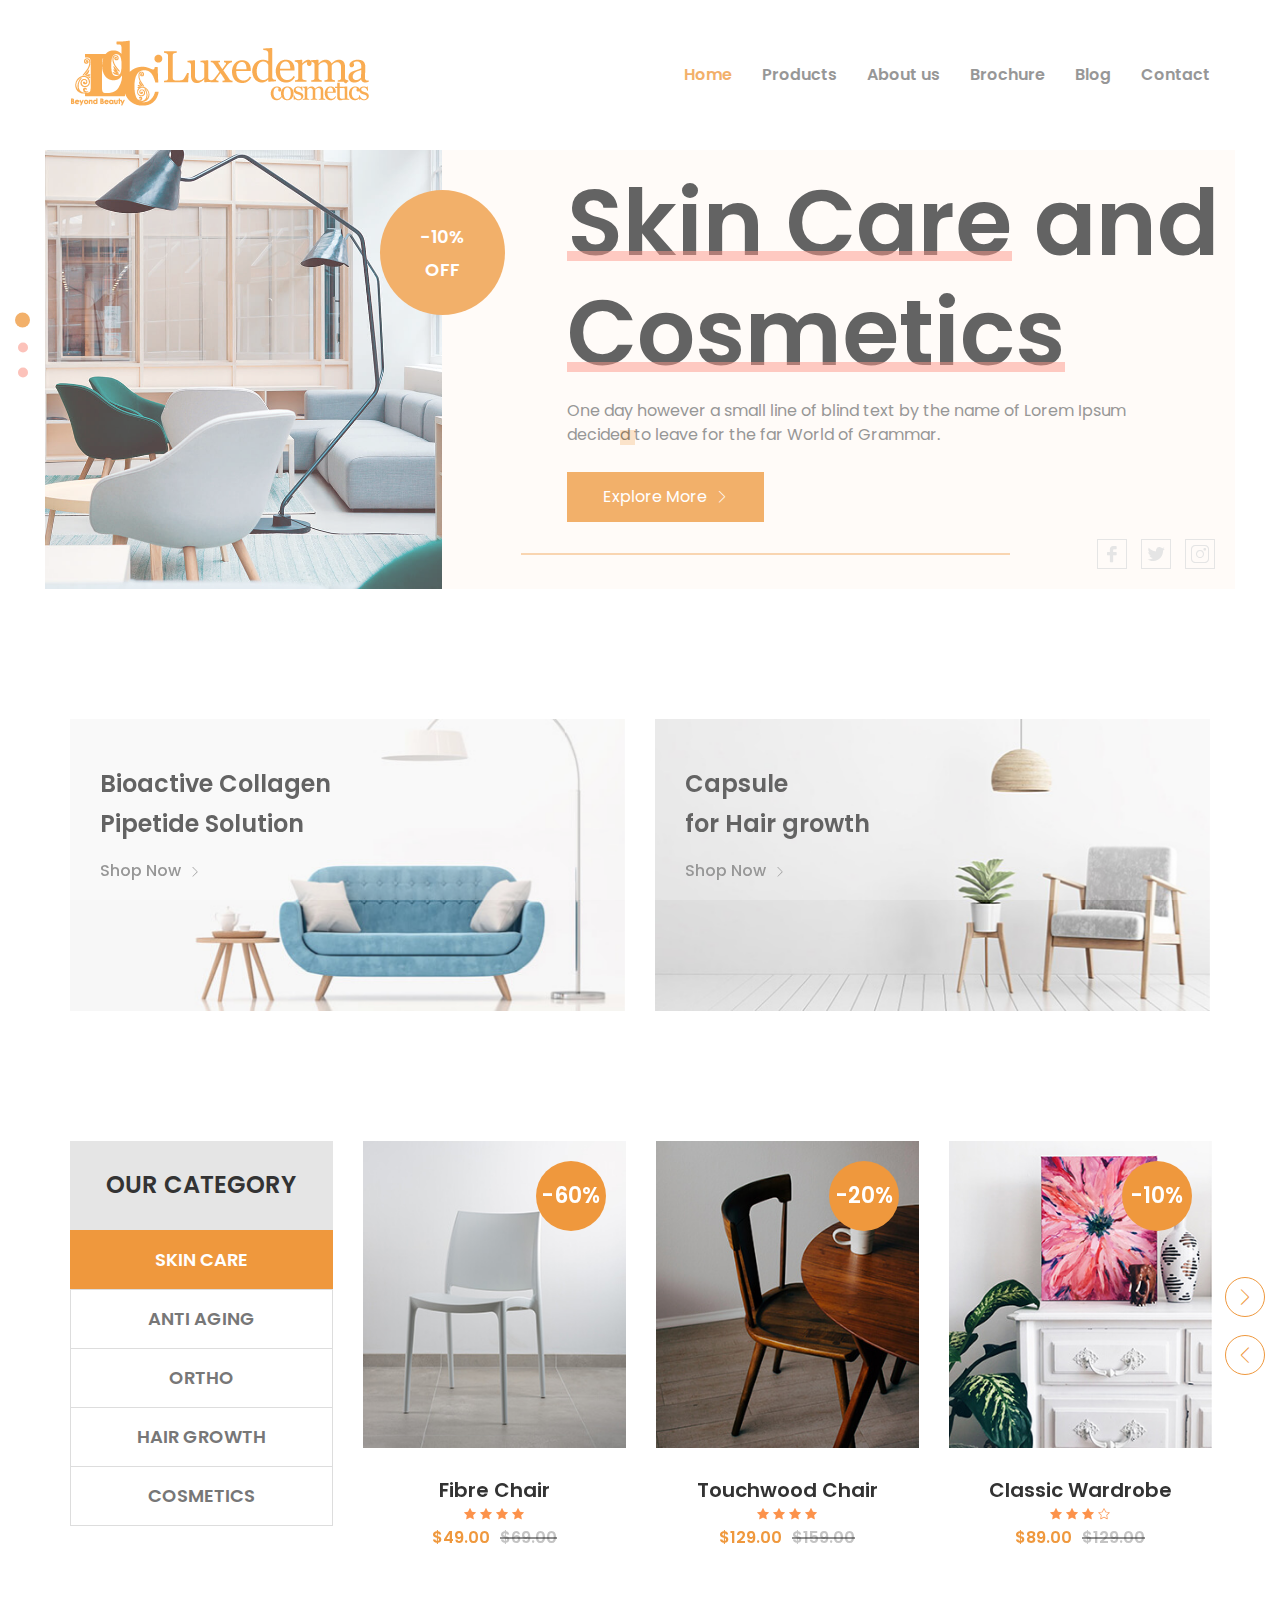
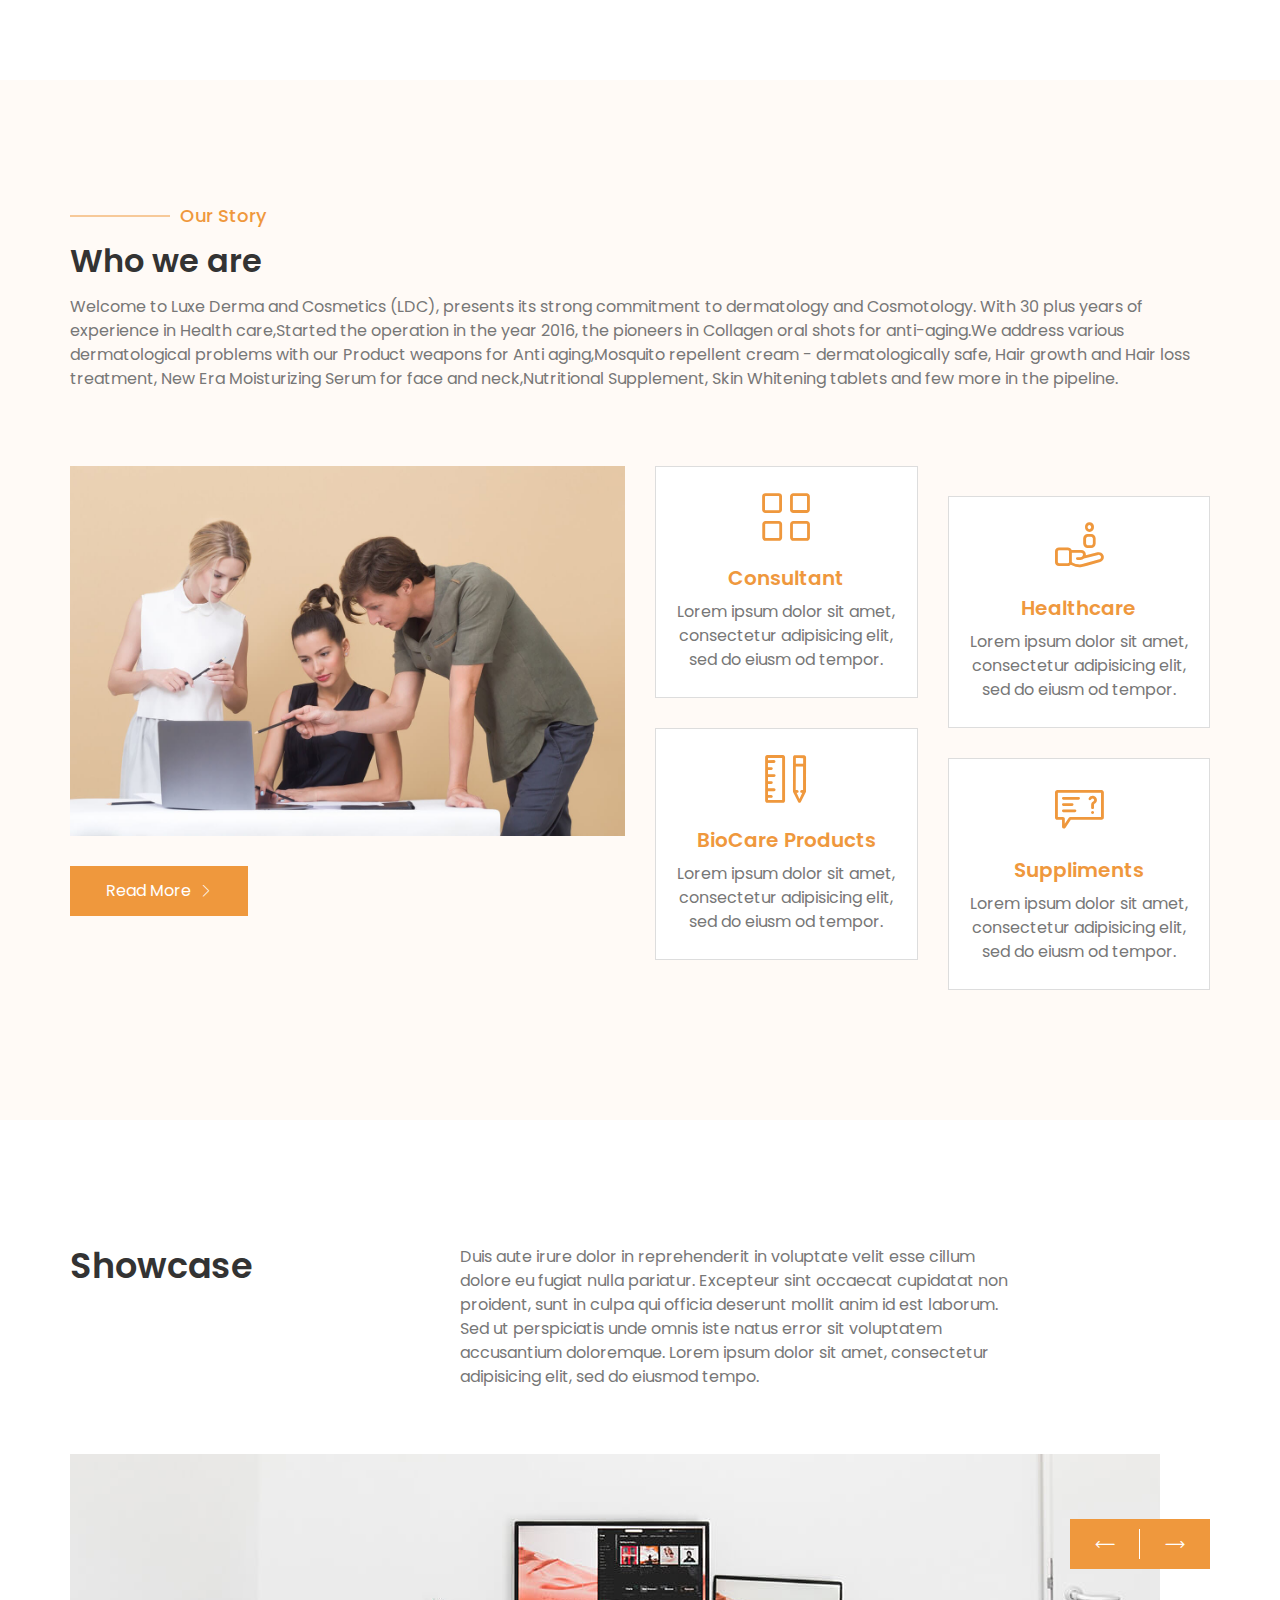
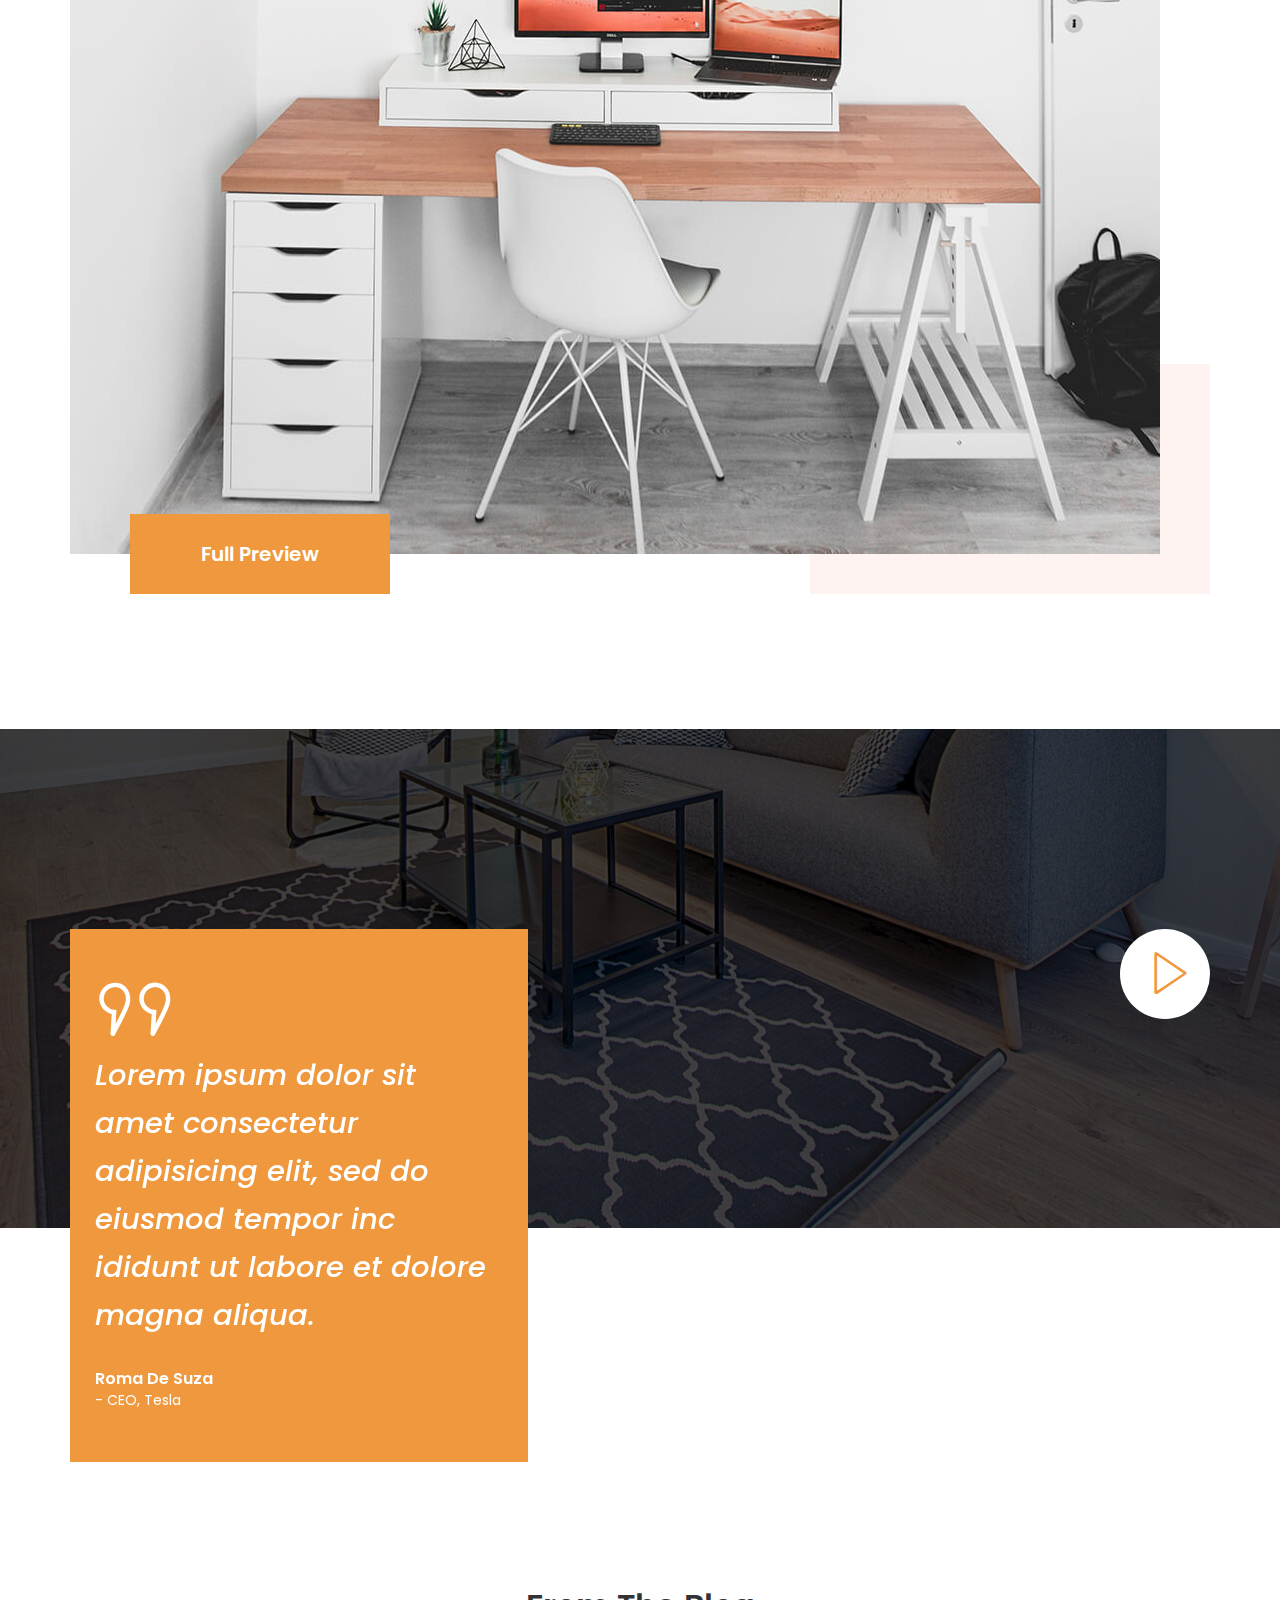
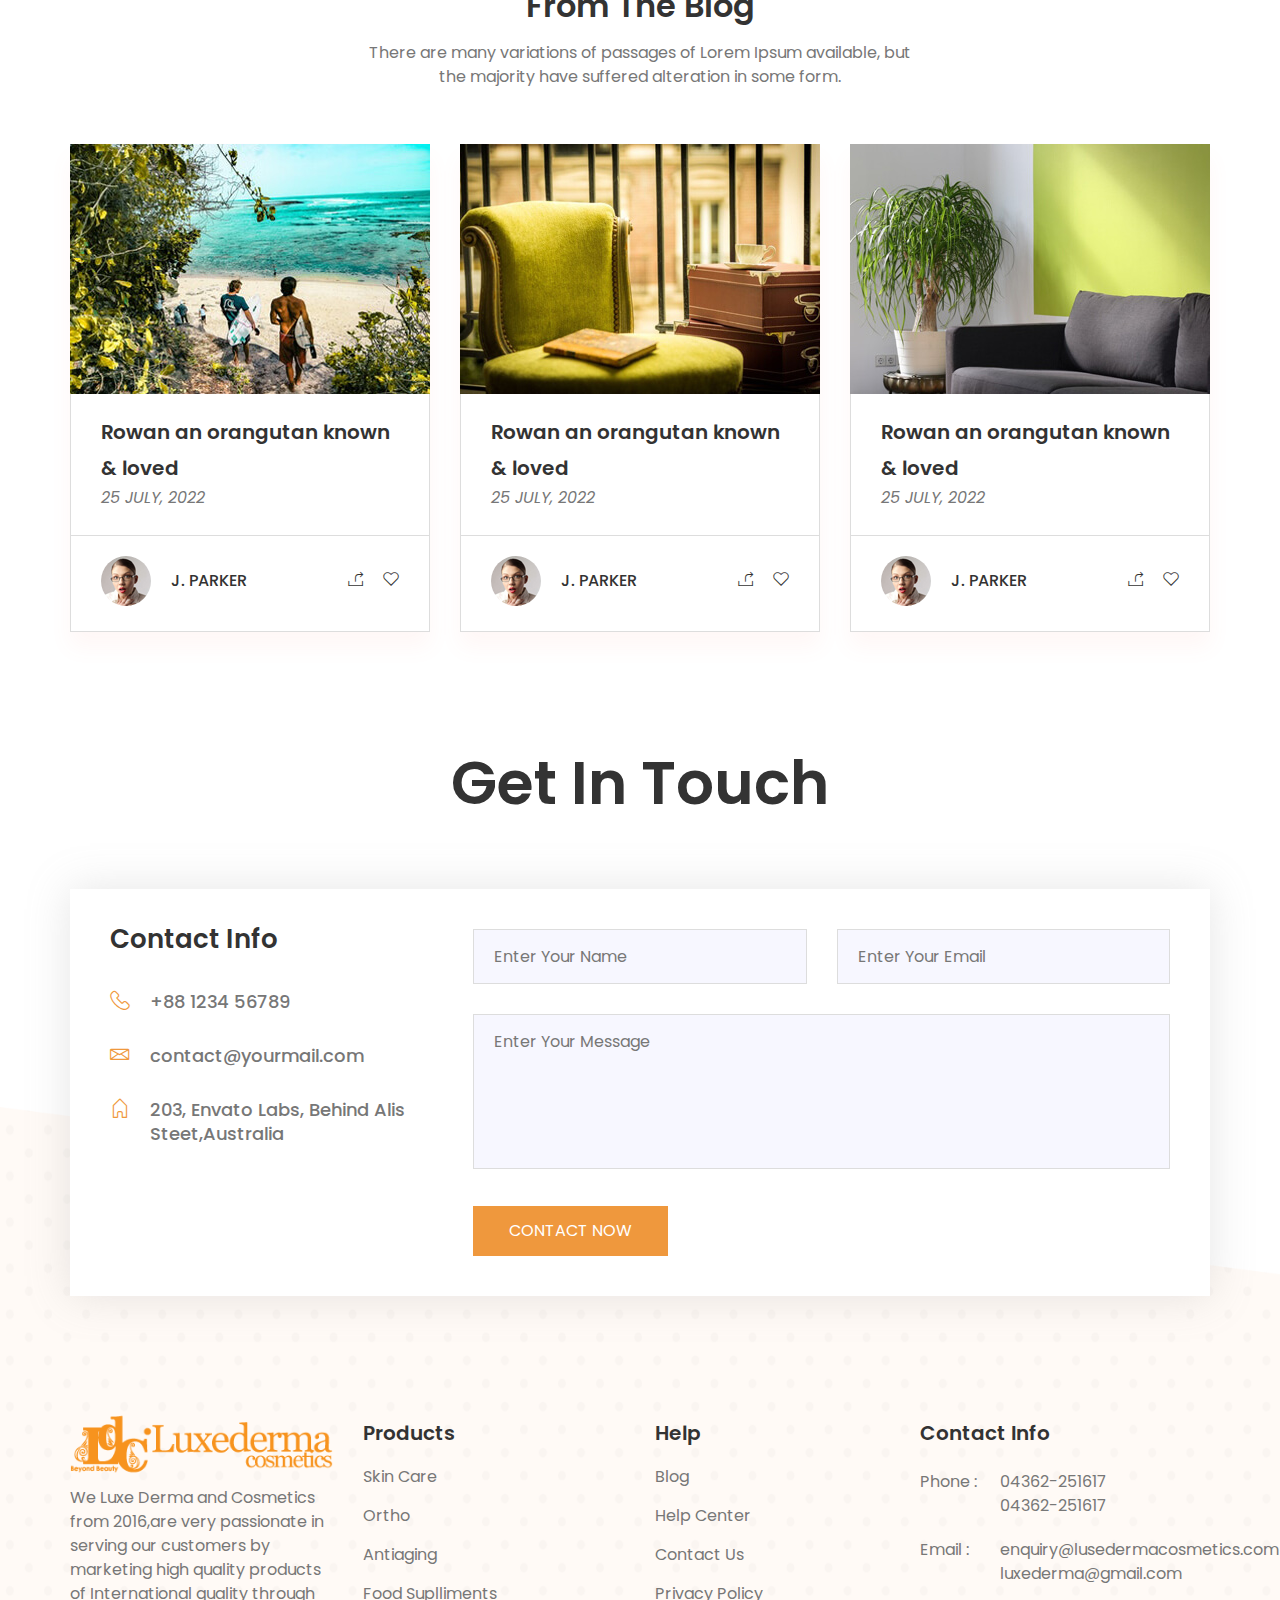
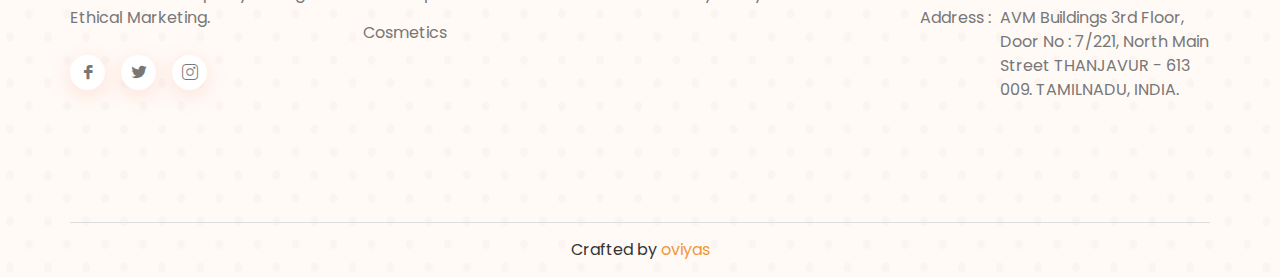
==== commit 325c663e: "Updated the file" ====
--- a/index.html
+++ b/index.html
@@ -10,7 +10,7 @@
     <meta name="viewport" content="width=device-width, initial-scale=1, shrink-to-fit=no">
     
     <!--====== Title ======-->
-    <title>Furnish - Furniture and Decor Website Template</title>
+    <title>Luxe Derma Cosmetics</title>
     
     <!--====== Favicon Icon ======-->
     <link rel="shortcut icon" href="assets/images/favicon.png" type="image/png">
@@ -80,14 +80,12 @@
                                     <a data-scroll-nav="0" href="#product">Products</a>
                                 </li>
                                 <li class="nav-item">
-                                    <a data-scroll-nav="0" href="#service">Services</a>
+                                    <a data-scroll-nav="0" href="#service">About us</a>
                                 </li>
                                 <li class="nav-item">
-                                    <a data-scroll-nav="0" href="#showcase">Portfolio</a>
+                                    <a data-scroll-nav="0" href="#showcase">Brochure</a>
                                 </li>
-                                <li class="nav-item">
-                                    <a data-scroll-nav="0" href="#team">Team</a>
-                                </li>
+                                
                                 <li class="nav-item">
                                     <a data-scroll-nav="0" href="#blog">Blog</a>
                                 </li>
@@ -116,13 +114,13 @@
                                 <div class="slider-product-image d-none d-md-block">
                                     <img src="assets/images/slider/1.jpg" alt="Slider">
                                     <div class="slider-discount-tag">
-                                        <p>-50% <br> OFF</p>
+                                        <p>-10% <br> OFF</p>
                                     </div>
                                 </div> <!-- slider product image -->
                             </div>
                             <div class="col-lg-8 col-md-7">
                                 <div class="slider-product-content">
-                                    <h1 class="slider-title mb-10" data-animation="fadeInUp" data-delay="0.3s"><span>Sofa</span> and <span>Armchairs</span></h1>
+                                    <h1 class="slider-title mb-10" data-animation="fadeInUp" data-delay="0.3s"><span>Skin Care</span> and <span>Cosmetics</span></h1>
                                     <p class="mb-25" data-animation="fadeInUp" data-delay="0.9s">One day however a small line of blind text by the name of Lorem Ipsum <br> decided to leave for the far World of Grammar.</p>
                                     <a class="main-btn" href="#" data-animation="fadeInUp" data-delay="1.5s">Explore More <i class="lni-chevron-right"></i></a>
                                 </div> <!-- slider product content -->
@@ -138,13 +136,13 @@
                                     <div class="slider-product-image d-none d-md-block">
                                         <img src="assets/images/slider/3.jpg" alt="Slider">
                                         <div class="slider-discount-tag">
-                                            <p>-20% <br> OFF</p>
+                                            <p>-10% <br> OFF</p>
                                         </div>
                                     </div> <!-- slider product image -->
                                 </div>
                                 <div class="col-lg-8 col-md-7">
                                     <div class="slider-product-content">
-                                        <h1 class="slider-title mb-10" data-animation="fadeInUp" data-delay="0.3s"><span>Winter</span> Sale! is <span>Here</span></h1>
+                                        <h1 class="slider-title mb-10" data-animation="fadeInUp" data-delay="0.3s"><span>Anti</span> aging</h1>
                                         <p class="mb-25" data-animation="fadeInUp" data-delay="0.9s">One day however a small line of blind text by the name of Lorem Ipsum <br> decided to leave for the far World of Grammar.</p>
                                         <a class="main-btn" href="#" data-animation="fadeInUp" data-delay="1.5s">Explore More <i class="lni-chevron-right"></i></a>
                                     </div> <!-- slider product content -->
@@ -160,13 +158,13 @@
                                     <div class="slider-product-image d-none d-md-block">
                                         <img src="assets/images/slider/2.jpg" alt="Slider">
                                         <div class="slider-discount-tag">
-                                            <p>FREE<br> QUOTE</p>
+                                            <p>-10%<br> OFF</p>
                                         </div>
                                     </div> <!-- slider product image -->
                                 </div>
                                 <div class="col-lg-8 col-md-7">
                                     <div class="slider-product-content">
-                                        <h1 class="slider-title mb-10" data-animation="fadeInUp" data-delay="0.3s"><span>Get</span> a Free <span>Quote</span></h1>
+                                        <h1 class="slider-title mb-10" data-animation="fadeInUp" data-delay="0.3s"><span>Ortho</span> and <span>bonecare</span></h1>
                                         <p class="mb-25" data-animation="fadeInUp" data-delay="0.9s">One day however a small line of blind text by the name of Lorem Ipsum <br> decided to leave for the far World of Grammar.</p>
                                         <a class="main-btn" href="#contact" data-animation="fadeInUp" data-delay="1.5s">Contact Us <i class="lni-chevron-right"></i></a>
                                     </div> <!-- slider product content -->
@@ -202,8 +200,8 @@
                             <img src="assets/images/discount-product/product-1.jpg" alt="Product">
                         </div> <!-- product image -->
                         <div class="product-content">
-                            <h4 class="content-title mb-15">High-quality furnitures <br> For your home</h4>
-                            <a href="#">View Collection <i class="lni-chevron-right"></i></a>
+                            <h4 class="content-title mb-15">Bioactive Collagen <br> Pipetide Solution</h4>
+                            <a href="#">Shop Now <i class="lni-chevron-right"></i></a>
                         </div> <!-- product content -->
                     </div> <!-- single discount product -->
                 </div>
@@ -213,8 +211,8 @@
                             <img src="assets/images/discount-product/product-2.jpg" alt="Product">
                         </div> <!-- product image -->
                         <div class="product-content">
-                            <h4 class="content-title mb-15">Hot Offer <br> Discount up to 80%</h4>
-                            <a href="#">View Collection <i class="lni-chevron-right"></i></a>
+                            <h4 class="content-title mb-15">Capsule <br> for Hair growth</h4>
+                            <a href="#">Shop Now <i class="lni-chevron-right"></i></a>
                         </div> <!-- product content -->
                     </div> <!-- single discount product -->
                 </div>
@@ -231,17 +229,17 @@
             <div class="row">
                 <div class="col-lg-3 col-md-4">
                     <div class="collection-menu text-center mt-30">
-                        <h4 class="collection-tilte">OUR COLLECTION</h4>
+                        <h4 class="collection-tilte">OUR CATEGORY</h4>
                         <div class="nav flex-column nav-pills" id="v-pills-tab" role="tablist" aria-orientation="vertical">
-                            <a class="active" id="v-pills-furniture-tab" data-toggle="pill" href="#v-pills-furniture" role="tab" aria-controls="v-pills-furniture" aria-selected="true">Furniture</a>
+                            <a class="active" id="v-pills-furniture-tab" data-toggle="pill" href="#v-pills-furniture" role="tab" aria-controls="v-pills-furniture" aria-selected="true">SKIN CARE</a>
                             
-                            <a id="v-pills-decorative-tab" data-toggle="pill" href="#v-pills-decorative" role="tab" aria-controls="v-pills-decorative" aria-selected="false">Decorative</a>
+                            <a id="v-pills-decorative-tab" data-toggle="pill" href="#v-pills-decorative" role="tab" aria-controls="v-pills-decorative" aria-selected="false">ANTI AGING</a>
                             
-                            <a id="v-pills-lighting-tab" data-toggle="pill" href="#v-pills-lighting" role="tab" aria-controls="v-pills-lighting" aria-selected="false">Lighting</a>
+                            <a id="v-pills-lighting-tab" data-toggle="pill" href="#v-pills-lighting" role="tab" aria-controls="v-pills-lighting" aria-selected="false">ORTHO</a>
                             
-                            <a id="v-pills-outdoor-tab" data-toggle="pill" href="#v-pills-outdoor" role="tab" aria-controls="v-pills-outdoor" aria-selected="false">Outdoor</a>
+                            <a id="v-pills-outdoor-tab" data-toggle="pill" href="#v-pills-outdoor" role="tab" aria-controls="v-pills-outdoor" aria-selected="false">HAIR GROWTH</a>
                             
-                            <a id="v-pills-storage-tab" data-toggle="pill" href="#v-pills-storage" role="tab" aria-controls="v-pills-storage" aria-selected="false">Storage</a>
+                            <a id="v-pills-storage-tab" data-toggle="pill" href="#v-pills-storage" role="tab" aria-controls="v-pills-storage" aria-selected="false">COSMETICS</a>
                         </div> <!-- nav -->
                     </div> <!-- collection menu -->
                 </div>
@@ -819,11 +817,16 @@
     <section id="service" class="services-area pt-125 pb-130">
         <div class="container">
             <div class="row">
-                <div class="col-lg-6">
+                <div class="col-lg-12">
                     <div class="section-title pb-30">
                         <h5 class="mb-15">Our Story</h5>
-                        <h3 class="title mb-15">Build Your Sweet Home</h3>
-                        <p>Lorem ipsum dolor sit amet, consectetur adipisicing elit, sed do eiusm od tempor incididunt ut labore et dolore magna aliqua. Ut enim ad minim veniam, quis nostrud exercitation.</p>
+                        <h3 class="title mb-15">Who we are</h3>
+                        <p>Welcome to Luxe Derma and Cosmetics (LDC), presents its strong commitment to dermatology and
+                            Cosmotology. With 30 plus years of experience in Health care,Started the operation in the year 2016, the
+                            pioneers in Collagen oral shots for anti-aging.We address various dermatological problems with our
+                            Product weapons for Anti aging,Mosquito repellent cream - dermatologically safe, Hair growth and Hair
+                            loss treatment, New Era Moisturizing Serum for face and neck,Nutritional Supplement, Skin Whitening
+                            tablets and few more in the pipeline.</p>
                     </div> <!-- section title -->
                 </div>
             </div>
@@ -846,7 +849,7 @@
                                         <i class="lni-grid-alt"></i>
                                     </div>
                                     <div class="services-content mt-20">
-                                        <h5 class="title mb-10">Furnitures</h5>
+                                        <h5 class="title mb-10">Consultant</h5>
                                         <p>Lorem ipsum dolor sit amet, consectetur adipisicing elit, sed do eiusm od tempor.</p>
                                     </div>
                                 </div> <!-- single services -->
@@ -856,7 +859,7 @@
                                         <i class="lni-ruler-pencil"></i>
                                     </div>
                                     <div class="services-content mt-20">
-                                        <h5 class="title mb-10">Decoration</h5>
+                                        <h5 class="title mb-10">BioCare Products</h5>
                                         <p>Lorem ipsum dolor sit amet, consectetur adipisicing elit, sed do eiusm od tempor.</p>
                                     </div>
                                 </div> <!-- single services -->
@@ -867,7 +870,7 @@
                                         <i class="lni-customer"></i>
                                     </div>
                                     <div class="services-content mt-20">
-                                        <h5 class="title mb-10">Consultancy</h5>
+                                        <h5 class="title mb-10">Healthcare</h5>
                                         <p>Lorem ipsum dolor sit amet, consectetur adipisicing elit, sed do eiusm od tempor.</p>
                                     </div>
                                 </div> <!-- single services -->
@@ -877,7 +880,7 @@
                                         <i class="lni-support"></i>
                                     </div>
                                     <div class="services-content mt-20">
-                                        <h5 class="title mb-10">Custom Orders</h5>
+                                        <h5 class="title mb-10">Suppliments</h5>
                                         <p>Lorem ipsum dolor sit amet, consectetur adipisicing elit, sed do eiusm od tempor.</p>
                                     </div>
                                 </div> <!-- single services -->
@@ -926,92 +929,7 @@
     
     <!--====== SHOWCASE PART ENDS ======-->
 
-    <!--====== TEAM PART START ======-->
-    
-    <section id="team" class="team-area pt-125 pb-130">
-        <div class="container">
-            <div class="row justify-content-center">
-                <div class="col-lg-6">
-                    <div class="section-title text-center pb-25">
-                        <h3 class="title mb-15">Our Expert Team</h3>
-                        <p>Lorem ipsum dolor sit amet, consectetur adipisicing elit, sed do eiusm od tempor incididunt ut labore et dolore magna aliqua.</p>
-                    </div> <!-- section title -->
-                </div>
-            </div> <!-- row -->
-            <div class="row justify-content-center">
-                <div class="col-lg-3 col-md-6 col-sm-8">
-                    <div class="single-temp text-center mt-30">
-                        <div class="team-image">
-                            <img src="assets/images/team/t-1.jpg"
-                             alt="Team">
-                        </div>
-                        <div class="team-content mt-30">
-                            <h4 class="title mb-10"><a href="#">Celina Gomez</a></h4>
-                            <span>FOUNDER</span>
-                            <ul class="social mt-15">
-                                <li><a href="#"><i class="lni-facebook-filled"></i></a></li>
-                                <li><a href="#"><i class="lni-twitter-original"></i></a></li>
-                                <li><a href="#"><i class="lni-instagram"></i></a></li>
-                            </ul>
-                        </div>
-                    </div> <!-- single temp -->
-                </div>
-                <div class="col-lg-3 col-md-6 col-sm-8">
-                    <div class="single-temp text-center mt-30">
-                        <div class="team-image">
-                            <img src="assets/images/team/t-2.jpg"
-                             alt="Team">
-                        </div>
-                        <div class="team-content mt-30">
-                            <h4 class="title mb-10"><a href="#">Patric Green</a></h4>
-                            <span>Consultant</span>
-                            <ul class="social mt-15">
-                                <li><a href="#"><i class="lni-facebook-filled"></i></a></li>
-                                <li><a href="#"><i class="lni-twitter-original"></i></a></li>
-                                <li><a href="#"><i class="lni-instagram"></i></a></li>
-                            </ul>
-                        </div>
-                    </div> <!-- single temp -->
-                </div>
-                <div class="col-lg-3 col-md-6 col-sm-8">
-                    <div class="single-temp text-center mt-30">
-                        <div class="team-image">
-                            <img src="assets/images/team/t-3.jpg"
-                             alt="Team">
-                        </div>
-                        <div class="team-content mt-30">
-                            <h4 class="title mb-10"><a href="#">Mark Parker</a></h4>
-                            <span>Business Manager</span>
-                            <ul class="social mt-15">
-                                <li><a href="#"><i class="lni-facebook-filled"></i></a></li>
-                                <li><a href="#"><i class="lni-twitter-original"></i></a></li>
-                                <li><a href="#"><i class="lni-instagram"></i></a></li>
-                            </ul>
-                        </div>
-                    </div> <!-- single temp -->
-                </div>
-                <div class="col-lg-3 col-md-6 col-sm-8">
-                    <div class="single-temp text-center mt-30">
-                        <div class="team-image">
-                            <img src="assets/images/team/t-4.jpg"
-                             alt="Team">
-                        </div>
-                        <div class="team-content mt-30">
-                            <h4 class="title mb-10"><a href="#">Daryl Dixon</a></h4>
-                            <span>Marketing Manager</span>
-                            <ul class="social mt-15">
-                                <li><a href="#"><i class="lni-facebook-filled"></i></a></li>
-                                <li><a href="#"><i class="lni-twitter-original"></i></a></li>
-                                <li><a href="#"><i class="lni-instagram"></i></a></li>
-                            </ul>
-                        </div>
-                    </div> <!-- single temp -->
-                </div>
-            </div> <!-- row -->
-        </div> <!-- container -->
-    </section>
-    
-    <!--====== TEAM PART ENDS ======-->
+ 
 
     <!--====== TESTIMONIAL PART START ======-->
     
@@ -1254,7 +1172,8 @@
                             <a href="#">
                                 <img src="assets/images/logo.png" alt="Logo">
                             </a>
-                            <p class="mt-10">Gravida nibh vel velit auctor aliquetn quibibendum auci elit cons equat ipsutis sem nibh id elit.</p>
+                            <p class="mt-10">We Luxe Derma and Cosmetics from 2016,are very passionate in serving our customers by marketing high
+                                quality products of International quality through Ethical Marketing.</p>
                             <ul class="footer-social mt-25">
                                 <li><a href="#"><i class="lni-facebook-filled"></i></a></li>
                                 <li><a href="#"><i class="lni-twitter-original"></i></a></li>
@@ -1264,13 +1183,13 @@
                     </div>
                     <div class="col-lg-3 col-md-4 col-sm-5">
                         <div class="footer-link mt-50">
-                            <h5 class="f-title">Services</h5>
+                            <h5 class="f-title">Products</h5>
                             <ul>
-                                <li><a href="#">Architechture Design</a></li>
-                                <li><a href="#">Interior Design</a></li>
-                                <li><a href="#">Autocad Services</a></li>
-                                <li><a href="#">Lighting Design</a></li>
-                                <li><a href="#">Poster Design</a></li>
+                                <li><a href="#">Skin Care</a></li>
+                                <li><a href="#">Ortho</a></li>
+                                <li><a href="#">Antiaging</a></li>
+                                <li><a href="#">Food Suplliments </a></li>
+                                <li><a href="#">Cosmetics</a></li>
                             </ul>
                         </div> <!-- footer link -->
                     </div>
@@ -1278,7 +1197,6 @@
                         <div class="footer-link mt-50">
                             <h5 class="f-title">Help</h5>
                             <ul>
-                                <li><a href="#">Forum</a></li>
                                 <li><a href="#">Blog</a></li>
                                 <li><a href="#">Help Center</a></li>
                                 <li><a href="#">Contact Us</a></li>
@@ -1294,8 +1212,8 @@
                                     <div class="single-footer-info mt-20">
                                         <span>Phone :</span>
                                         <div class="footer-info-content">
-                                            <p>+88123 4567 890</p>
-                                            <p>+88123 4567 890</p>
+                                            <p>04362-251617</p>
+                                            <p>04362-251617</p>
                                         </div>
                                     </div> <!-- single footer info -->
                                 </li>
@@ -1303,8 +1221,8 @@
                                     <div class="single-footer-info mt-20">
                                         <span>Email :</span>
                                         <div class="footer-info-content">
-                                            <p>contact@yourmail.com</p>
-                                            <p>support@yourmail.com</p>
+                                            <p>enquiry@lusedermacosmetics.com</p>
+                                            <p>luxederma@gmail.com</p>
                                         </div>
                                     </div> <!-- single footer info -->
                                 </li>
@@ -1312,7 +1230,10 @@
                                     <div class="single-footer-info mt-20">
                                         <span>Address :</span>
                                         <div class="footer-info-content">
-                                            <p>5078 Jensen Key, Port Kaya, WV 73505</p>
+                                            <p>AVM Buildings 3rd Floor,
+                                                Door No : 7/221, North Main Street
+                                                THANJAVUR - 613 009.
+                                                TAMILNADU, INDIA.</p>
                                         </div>
                                     </div> <!-- single footer info -->
                                 </li>
@@ -1325,7 +1246,7 @@
                 <div class="row">
                     <div class="col-lg-12">
                         <div class="copyright text-center">
-                            <p>Crafted by <a href="https://uideck.com" rel="nofollow">UIdeck</a></p>
+                            <p>Crafted by <a href="https://www.oviyas.com" target="_blank" rel="nofollow">oviyas</a></p>
                         </div> <!-- copyright -->
                     </div>
                 </div> <!-- row -->
